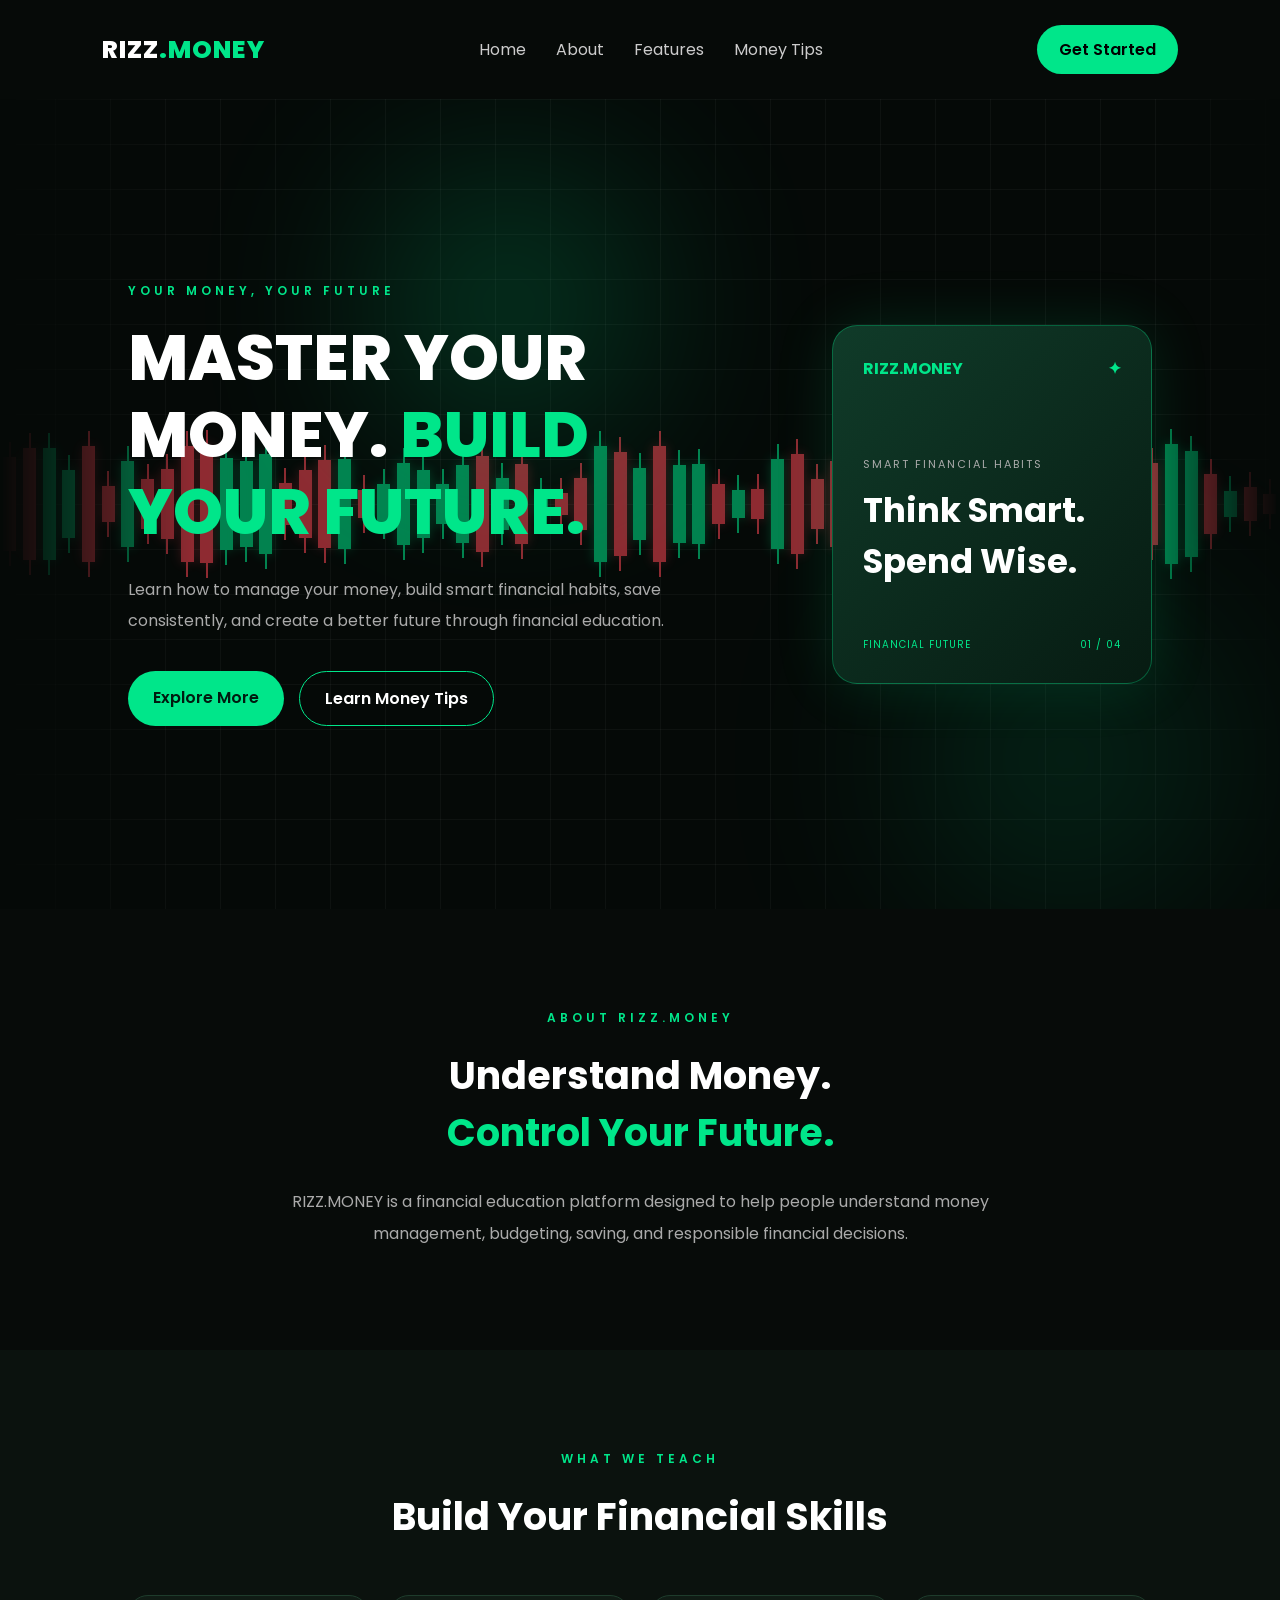
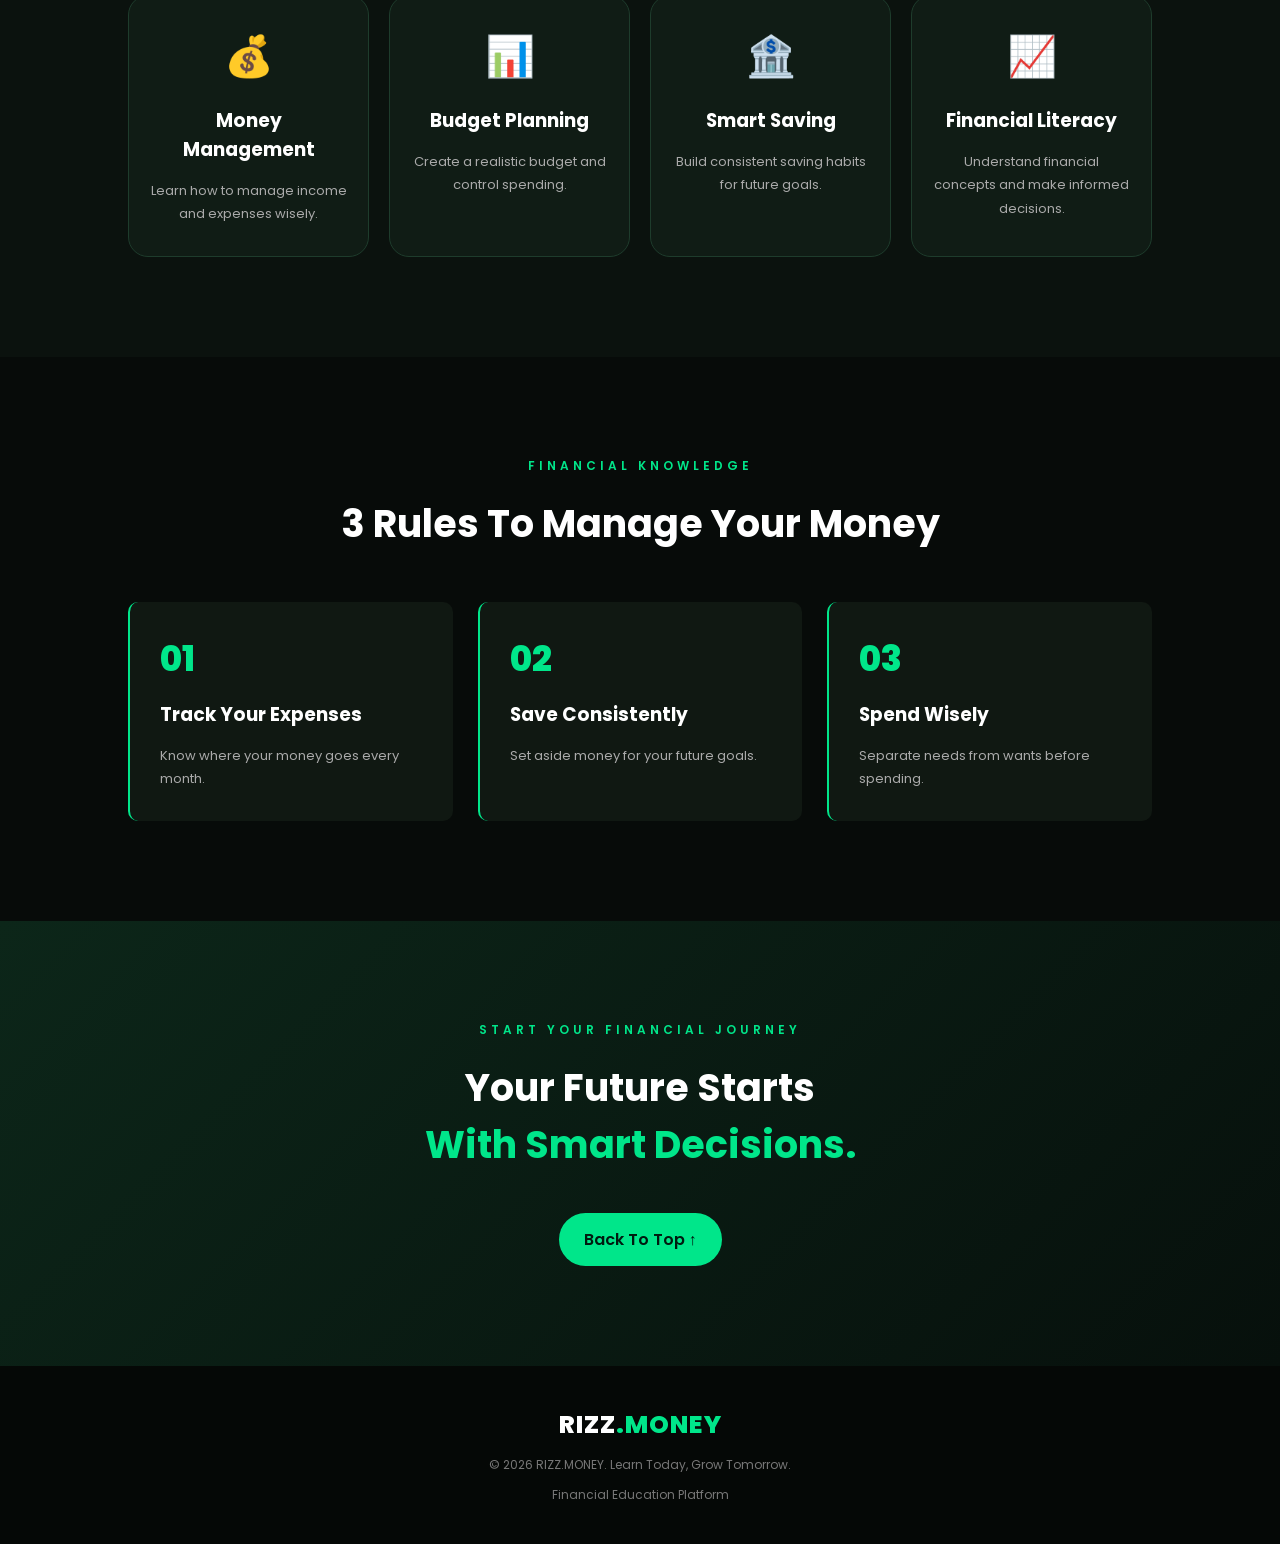
==== index.html @ 9300bba7 "Update index.html" ====
<!DOCTYPE html>
<html lang="id">
<head>
    <meta charset="UTF-8">
    <meta name="viewport" content="width=device-width, initial-scale=1.0">
    <title>RIZZ.MONEY | Smart Money Management</title>
    <link rel="stylesheet" href="style.css">
    <link href="https://fonts.googleapis.com/css2?family=Poppins:wght@300;400;500;600;700;800&display=swap" rel="stylesheet">
</head>
<body>

    <nav class="navbar">
        <div class="logo">RIZZ<span>.MONEY</span></div>

        <ul class="nav-links">
            <li><a href="#home">Home</a></li>
            <li><a href="#about">About</a></li>
            <li><a href="#features">Features</a></li>
            <li><a href="#tips">Money Tips</a></li>
        </ul>

        <a href="#features" class="nav-btn">Get Started</a>
    </nav>

    <section class="hero" id="home">
        
<div class="trading-chart">
    <div class="chart-grid"></div>
    <div class="candle-container" id="candleContainer"></div>
</div>

        <div class="hero-content">
            <p class="tagline">YOUR MONEY, YOUR FUTURE</p>

            <h1>
                MASTER YOUR MONEY.
                <span>BUILD YOUR FUTURE.</span>
            </h1>

            <p class="description">
                Learn how to manage your money, build smart financial
                habits, save consistently, and create a better future
                through financial education.
            </p>

            <div class="hero-buttons">
                <a href="#about" class="primary-btn">Explore More</a>
                <a href="#tips" class="secondary-btn">Learn Money Tips</a>
            </div>
        </div>

        <div class="money-card">
            <div class="card-top">
                <span>RIZZ.MONEY</span>
                <span>✦</span>
            </div>

            <p>SMART FINANCIAL HABITS</p>
            <h2>Think Smart.<br>Spend Wise.</h2>

            <div class="card-bottom">
                <span>FINANCIAL FUTURE</span>
                <span>01 / 04</span>
            </div>
        </div>

        <div class="glow glow-one"></div>
        <div class="glow glow-two"></div>
    </section>

    <section class="about section" id="about">
        <p class="tagline">ABOUT RIZZ.MONEY</p>
        <h2>Understand Money.<br><span>Control Your Future.</span></h2>

        <p>
            RIZZ.MONEY is a financial education platform designed
            to help people understand money management, budgeting,
            saving, and responsible financial decisions.
        </p>
    </section>

    <section class="features section" id="features">
        <p class="tagline">WHAT WE TEACH</p>
        <h2>Build Your Financial Skills</h2>

        <div class="feature-grid">

            <div class="feature-card">
                <div class="icon">💰</div>
                <h3>Money Management</h3>
                <p>Learn how to manage income and expenses wisely.</p>
            </div>

            <div class="feature-card">
                <div class="icon">📊</div>
                <h3>Budget Planning</h3>
                <p>Create a realistic budget and control spending.</p>
            </div>

            <div class="feature-card">
                <div class="icon">🏦</div>
                <h3>Smart Saving</h3>
                <p>Build consistent saving habits for future goals.</p>
            </div>

            <div class="feature-card">
                <div class="icon">📈</div>
                <h3>Financial Literacy</h3>
                <p>Understand financial concepts and make informed decisions.</p>
            </div>

        </div>
    </section>

    <section class="tips section" id="tips">
        <p class="tagline">FINANCIAL KNOWLEDGE</p>
        <h2>3 Rules To Manage Your Money</h2>

        <div class="tips-grid">
            <div class="tip">
                <span>01</span>
                <h3>Track Your Expenses</h3>
                <p>Know where your money goes every month.</p>
            </div>

            <div class="tip">
                <span>02</span>
                <h3>Save Consistently</h3>
                <p>Set aside money for your future goals.</p>
            </div>

            <div class="tip">
                <span>03</span>
                <h3>Spend Wisely</h3>
                <p>Separate needs from wants before spending.</p>
            </div>
        </div>
    </section>

    <section class="cta">
        <p class="tagline">START YOUR FINANCIAL JOURNEY</p>
        <h2>Your Future Starts<br><span>With Smart Decisions.</span></h2>
        <a href="#home" class="primary-btn">Back To Top ↑</a>
    </section>

    <footer>
        <div class="logo">RIZZ<span>.MONEY</span></div>
        <p>© 2026 RIZZ.MONEY. Learn Today, Grow Tomorrow.</p>
        <p>Financial Education Platform</p>
    </footer><script>
const container = document.getElementById("candleContainer");

function createCandles() {
    for (let i = 0; i < 65; i++) {
        const candle = document.createElement("div");

        candle.className = "candle " +
            (Math.random() > 0.5 ? "green" : "red");

        candle.style.height = (20 + Math.random() * 100) + "px";
        candle.style.animationDelay = (Math.random() * 1.5) + "s";

        container.appendChild(candle);
    }
}

createCandles();

setInterval(() => {
    document.querySelectorAll(".candle").forEach(candle => {
        candle.style.height = (20 + Math.random() * 100) + "px";
        candle.className = "candle " +
            (Math.random() > 0.5 ? "green" : "red");
    });
}, 1500);
</script>

</body>
</html>
---- style.css ----
* {
    margin: 0;
    padding: 0;
    box-sizing: border-box;
    font-family: 'Poppins', sans-serif;
    scroll-behavior: smooth;
}

body {
    background: #070b09;
    color: white;
    overflow-x: hidden;
}

/* NAVBAR */

.navbar {
    display: flex;
    justify-content: space-between;
    align-items: center;
    padding: 25px 8%;
    background: rgba(7, 11, 9, 0.9);
    position: sticky;
    top: 0;
    z-index: 100;
    backdrop-filter: blur(15px);
}

.logo {
    font-size: 25px;
    font-weight: 800;
    letter-spacing: 1px;
}

.logo span {
    color: #00e68a;
}

.nav-links {
    display: flex;
    list-style: none;
    gap: 30px;
}

.nav-links a {
    color: #ccc;
    text-decoration: none;
    transition: 0.3s;
}

.nav-links a:hover {
    color: #00e68a;
}

.nav-btn {
    text-decoration: none;
    color: #000;
    background: #00e68a;
    padding: 12px 22px;
    border-radius: 30px;
    font-weight: 600;
}

/* HERO */

.hero {
    min-height: 90vh;
    display: flex;
    align-items: center;
    justify-content: space-between;
    padding: 80px 10%;
    position: relative;
    overflow: hidden;
    background:
      radial-gradient(circle at 80% 40%, #063b29 0%, transparent 35%),
      linear-gradient(135deg, #070b09, #0b1711, #07100c);
    background-size: 200% 200%;
    animation: backgroundMove 10s ease infinite;
}

@keyframes backgroundMove {
    0% { background-position: 0% 50%; }
    50% { background-position: 100% 50%; }
    100% { background-position: 0% 50%; }
}

.hero-content {
    max-width: 620px;
    z-index: 2;
}

.tagline {
    color: #00e68a;
    letter-spacing: 4px;
    font-size: 12px;
    font-weight: 600;
    margin-bottom: 20px;
}

.hero h1 {
    font-size: clamp(40px, 5vw, 65px);
    line-height: 1.2;
    font-weight: 800;
}

.hero h1 span,
.section h2 span,
.cta h2 span {
    color: #00e68a;
}

.description {
    color: #aaa;
    margin-top: 25px;
    line-height: 1.9;
    max-width: 550px;
}

.hero-buttons {
    display: flex;
    gap: 15px;
    margin-top: 35px;
    flex-wrap: wrap;
}

.primary-btn,
.secondary-btn {
    display: inline-block;
    padding: 14px 25px;
    border-radius: 30px;
    text-decoration: none;
    font-weight: 600;
    transition: 0.3s;
}

.primary-btn {
    background: #00e68a;
    color: #001b10;
}

.secondary-btn {
    border: 1px solid #00e68a;
    color: white;
}

.primary-btn:hover,
.secondary-btn:hover,
.nav-btn:hover {
    transform: translateY(-5px);
    box-shadow: 0 0 25px #00e68a55;
}

/* MONEY CARD */

.money-card {
    width: 320px;
    min-height: 340px;
    padding: 30px;
    border-radius: 25px;
    background: linear-gradient(135deg, #103b29, #071b12);
    border: 1px solid #00e68a55;
    box-shadow: 0 0 60px #00e68a22;
    z-index: 2;
    animation: floating 4s ease-in-out infinite;
}

.card-top,
.card-bottom {
    display: flex;
    justify-content: space-between;
}

.card-top {
    color: #00e68a;
    font-weight: 700;
}

.money-card > p {
    margin-top: 75px;
    color: #aaa;
    font-size: 11px;
    letter-spacing: 2px;
}

.money-card h2 {
    font-size: 34px;
    margin: 12px 0 50px;
}

.card-bottom {
    color: #00e68a;
    font-size: 10px;
    letter-spacing: 1px;
}

@keyframes floating {
    0%, 100% { transform: translateY(0); }
    50% { transform: translateY(-20px); }
}

/* GLOW EFFECT */

.glow {
    position: absolute;
    border-radius: 50%;
    filter: blur(100px);
    opacity: 0.25;
    animation: glowMove 8s infinite alternate;
}

.glow-one {
    width: 250px;
    height: 250px;
    background: #00e68a;
    top: 10%;
    left: 30%;
}

.glow-two {
    width: 300px;
    height: 300px;
    background: #007a4b;
    bottom: 0;
    right: 5%;
}

@keyframes glowMove {
    from { transform: translate(0, 0); }
    to { transform: translate(60px, -40px); }
}

/* SECTIONS */

.section {
    padding: 100px 10%;
    text-align: center;
}

.section h2,
.cta h2 {
    font-size: 38px;
    margin-bottom: 25px;
}

.about > p:last-child {
    max-width: 750px;
    margin: auto;
    line-height: 2;
    color: #aaa;
}

/* FEATURES */

.features {
    background: #0b120e;
}

.feature-grid {
    display: grid;
    grid-template-columns: repeat(4, 1fr);
    gap: 20px;
    margin-top: 50px;
}

.feature-card {
    background: #101c15;
    border: 1px solid #1e3c2c;
    border-radius: 20px;
    padding: 30px 20px;
    transition: 0.4s;
}

.feature-card:hover {
    transform: translateY(-12px);
    border-color: #00e68a;
    box-shadow: 0 10px 35px #00e68a15;
}

.icon {
    font-size: 40px;
    margin-bottom: 20px;
}

.feature-card h3 {
    margin-bottom: 15px;
}

.feature-card p,
.tip p {
    color: #aaa;
    font-size: 13px;
    line-height: 1.8;
}

/* TIPS */

.tips-grid {
    display: grid;
    grid-template-columns: repeat(3, 1fr);
    gap: 25px;
    margin-top: 50px;
}

.tip {
    text-align: left;
    padding: 30px;
    border-left: 2px solid #00e68a;
    background: #101812;
    border-radius: 10px;
}

.tip span {
    font-size: 35px;
    color: #00e68a;
    font-weight: 800;
}

.tip h3 {
    margin: 15px 0;
}

/* CTA */

.cta {
    text-align: center;
    padding: 100px 20px;
    background: linear-gradient(135deg, #0c2619, #07100c);
}

.cta .primary-btn {
    margin-top: 15px;
}

/* FOOTER */

footer {
    padding: 40px 10%;
    text-align: center;
    background: #050806;
}

footer p {
    color: #777;
    font-size: 12px;
    margin-top: 12px;
}

/* RESPONSIVE */

@media (max-width: 900px) {
    .hero {
        flex-direction: column;
        text-align: center;
        gap: 60px;
    }

    .description {
        margin-left: auto;
        margin-right: auto;
    }

    .hero-buttons {
        justify-content: center;
    }

    .feature-grid {
        grid-template-columns: repeat(2, 1fr);
    }
}

@media (max-width: 600px) {
    .navbar {
        padding: 20px 5%;
    }

    .nav-links {
        display: none;
    }

    .hero {
        padding: 80px 6%;
    }

    .money-card {
        width: 100%;
        max-width: 320px;
    }

    .feature-grid,
    .tips-grid {
        grid-template-columns: 1fr;
    }

    .section h2,
    .cta h2 {
        font-size: 29px;
    }
}
/* ANIMATED TRADING CHART */

.hero {
    position: relative;
    isolation: isolate;
    overflow: hidden;
    background: #050907;
}

.trading-chart {
    position: absolute;
    inset: 0;
    z-index: 0;
    overflow: hidden;
    opacity: 0.55;
    pointer-events: none;
    mask-image: linear-gradient(
        to right,
        transparent,
        black 15%,
        black 90%,
        transparent
    );
}

.chart-grid {
    position: absolute;
    inset: 0;
    background-image:
        linear-gradient(#ffffff12 1px, transparent 1px),
        linear-gradient(90deg, #ffffff12 1px, transparent 1px);
    background-size: 55px 45px;
}

.candle-container {
    position: absolute;
    inset: 0;
    display: flex;
    align-items: center;
    justify-content: space-around;
    min-width: 100%;
}

.candle {
    position: relative;
    width: 13px;
    flex-shrink: 0;
    animation: candleMove 1.5s ease-in-out infinite alternate;
}

.candle::before {
    content: "";
    position: absolute;
    width: 2px;
    height: calc(100% + 30px);
    background: inherit;
    left: 50%;
    top: -15px;
    transform: translateX(-50%);
}

.candle.green {
    background: #00e68a;
    box-shadow: 0 0 12px #00e68a66;
}

.candle.red {
    background: #ff4655;
    box-shadow: 0 0 12px #ff465566;
}

@keyframes candleMove {
    from {
        transform: translateY(-12px) scaleY(0.85);
    }
    to {
        transform: translateY(12px) scaleY(1.15);
    }
}

.hero-content,
.money-card {
    position: relative;
    z-index: 2;
}
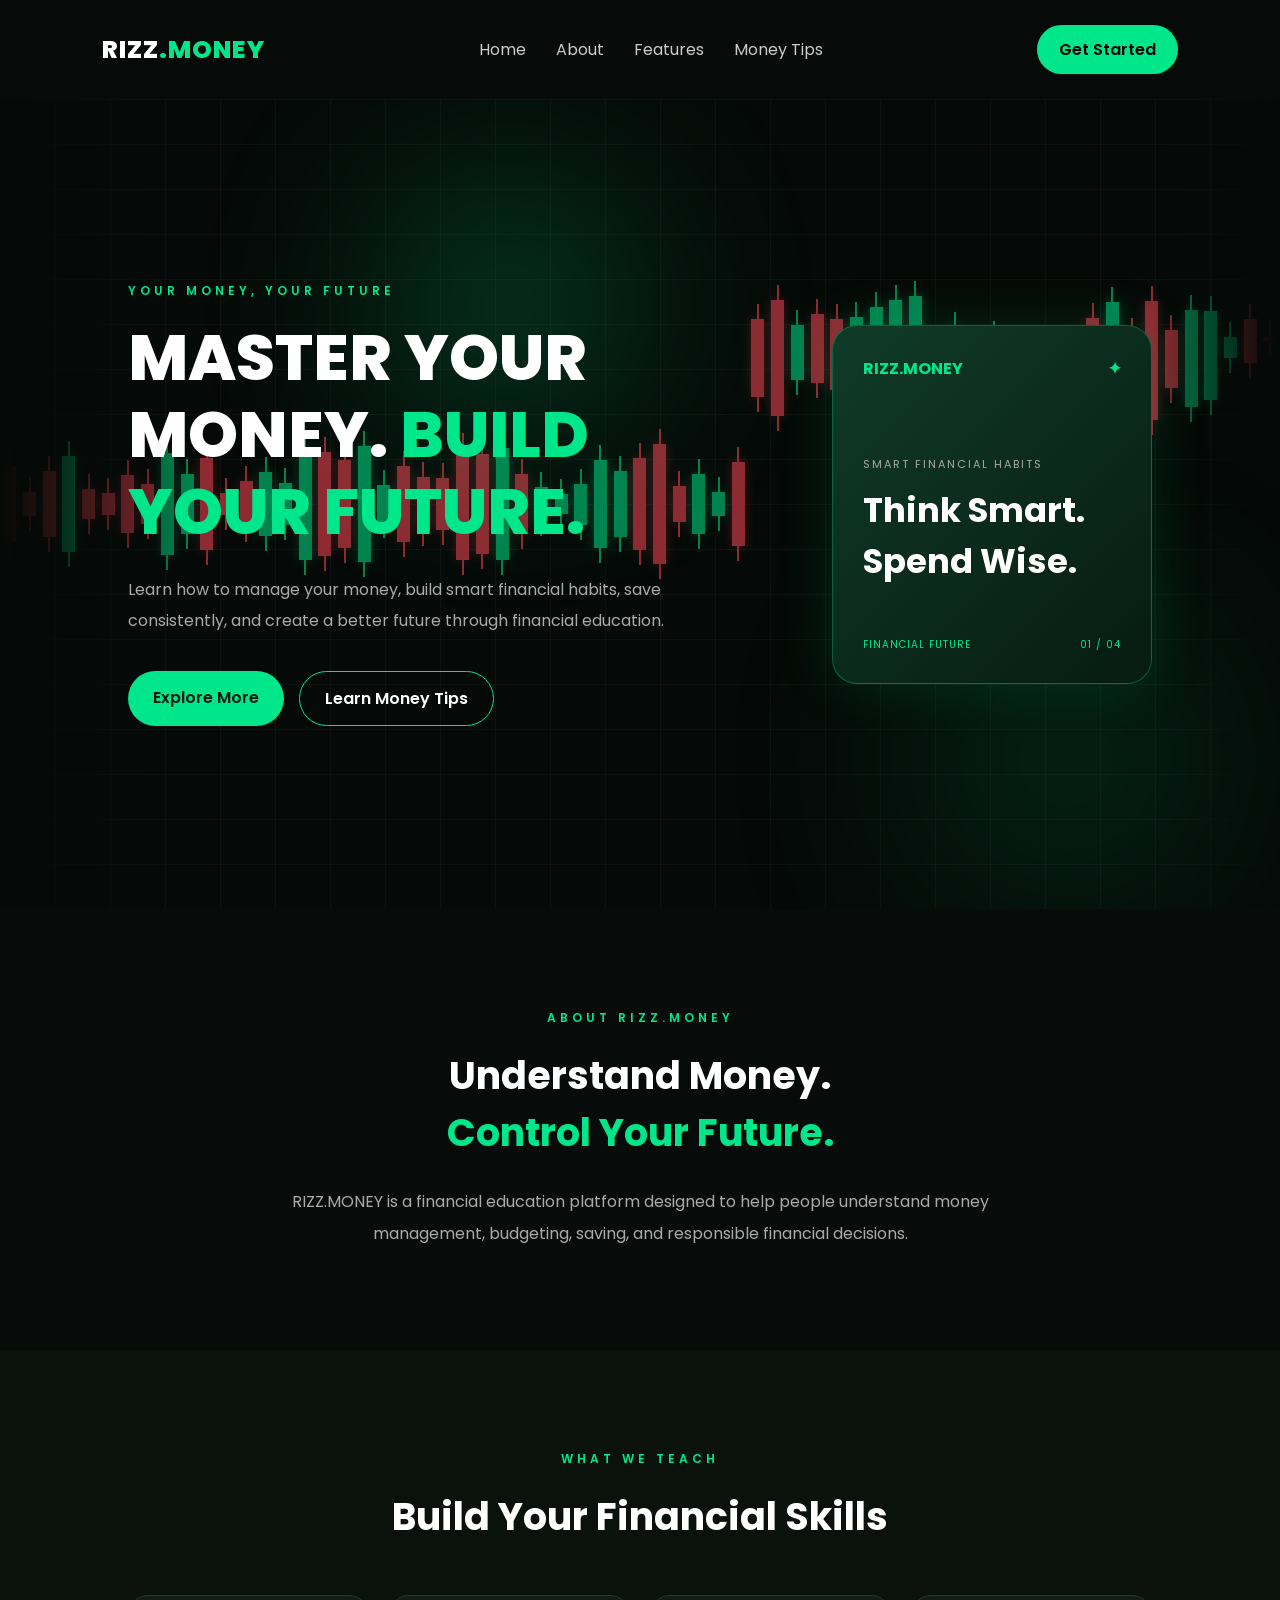
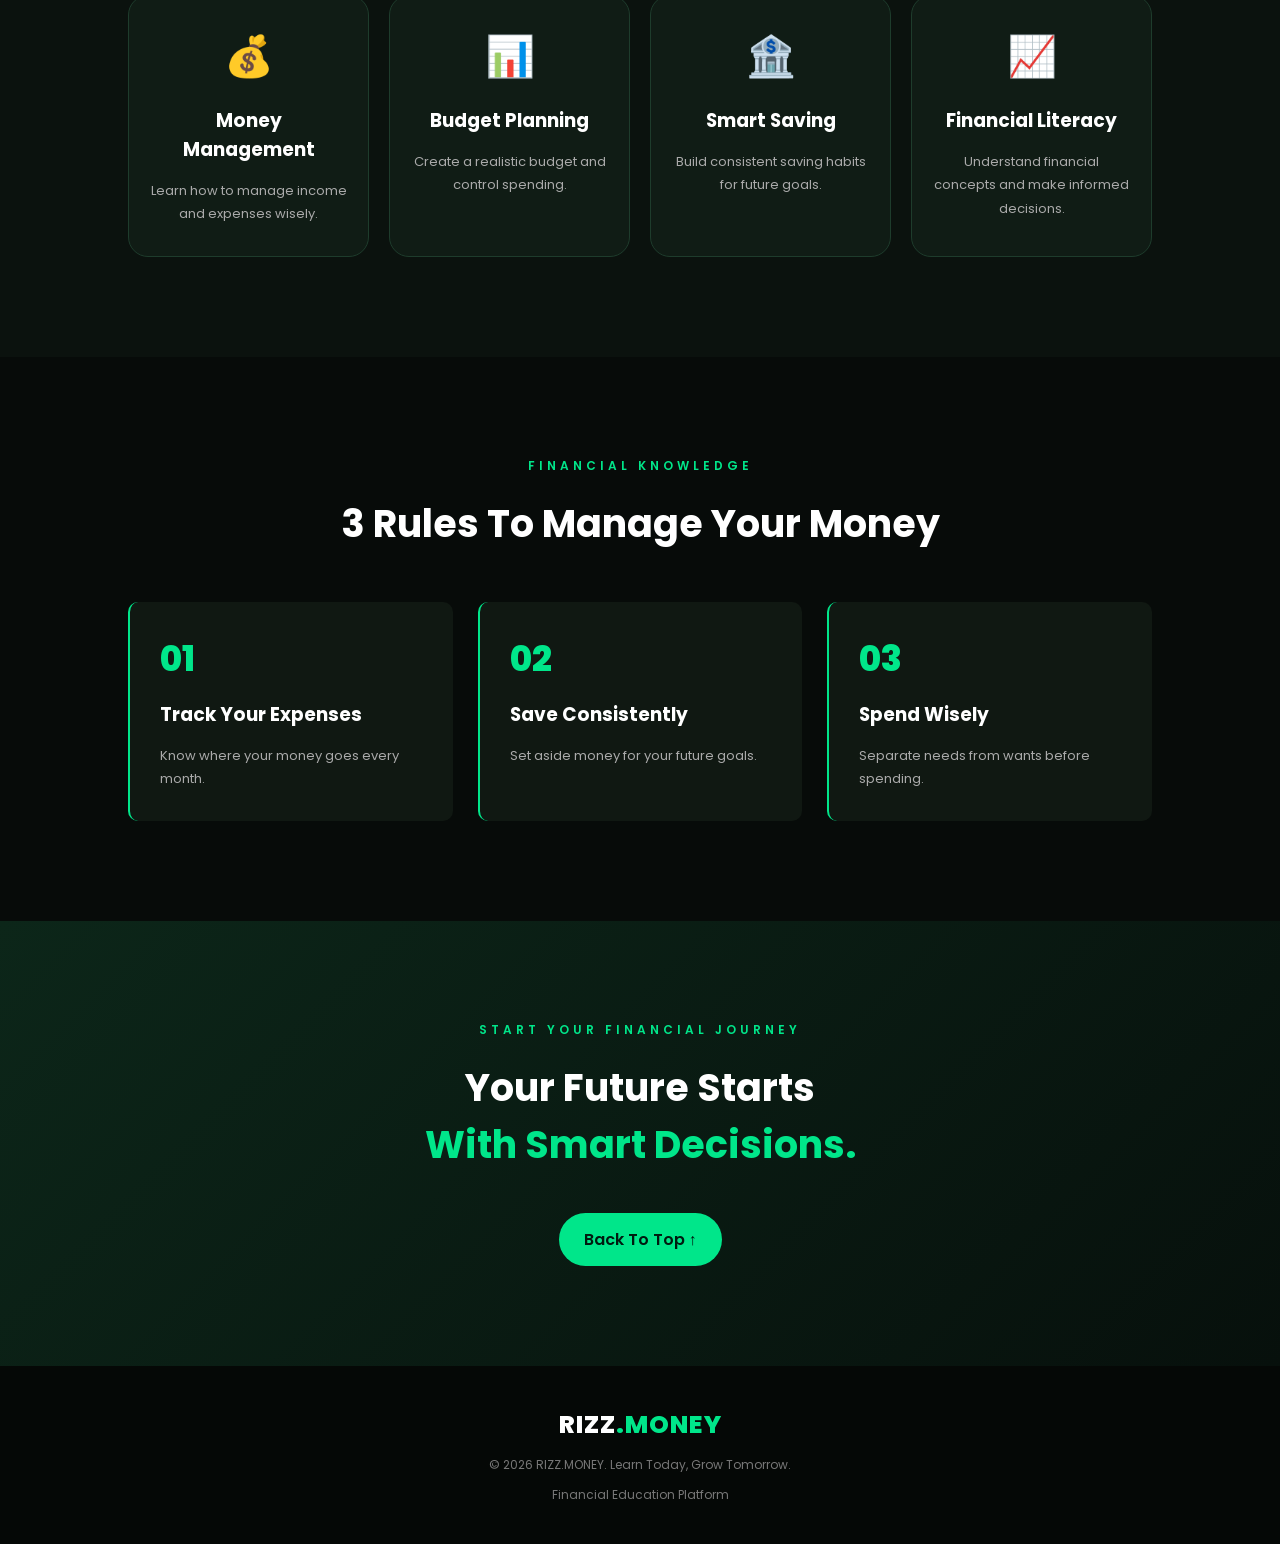
==== commit ffc60702: "Update index.html" ====
--- a/index.html
+++ b/index.html
@@ -174,6 +174,59 @@
             (Math.random() > 0.5 ? "green" : "red");
     });
 }, 1500);
+</script><script>
+    document.addEventListener("DOMContentLoaded", () => {
+        const container = document.getElementById("candleContainer");
+        const maxCandles = 40; // Jumlah maksimum batang candle di layar
+        let currentPrice = 150;
+
+        function createCandle() {
+            // Kalkulasi pergerakan harga acak
+            const change = (Math.random() - 0.48) * 15;
+            const open = currentPrice;
+            const close = open + change;
+            const isGreen = close >= open;
+
+            const high = Math.max(open, close) + Math.random() * 8;
+            const low = Math.min(open, close) - Math.random() * 8;
+
+            currentPrice = Math.max(30, Math.min(280, close)); // Batas area render
+
+            // Buat elemen candle
+            const candle = document.createElement("div");
+            candle.classList.add("candle", isGreen ? "green" : "red");
+
+            // Tinggi body candle dan posisi bottom
+            const bodyHeight = Math.max(4, Math.abs(close - open));
+            const bodyBottom = Math.min(open, close);
+
+            candle.style.height = `${bodyHeight}px`;
+            candle.style.bottom = `${bodyBottom}px`;
+
+            // Tinggi sumbu atas dan bawah (relatif terhadap body)
+            const wickTop = -Math.abs(high - Math.max(open, close));
+            const wickBottom = -Math.abs(Math.min(open, close) - low);
+
+            candle.style.setProperty("--wick-top", `${wickTop}px`);
+            candle.style.setProperty("--wick-bottom", `${wickBottom}px`);
+
+            // Masukkan ke container
+            container.appendChild(candle);
+
+            // Hapus candle paling kiri jika sudah melebihi kapasitas layar
+            if (container.children.length > maxCandles) {
+                container.removeChild(container.firstChild);
+            }
+        }
+
+        // Isi candle awal saat halaman dimuat
+        for (let i = 0; i < 25; i++) {
+            createCandle();
+        }
+
+        // Interval penambahan candle secara real-time (setiap 800ms)
+        setInterval(createCandle, 800);
+    });
 </script>
 
 </body>
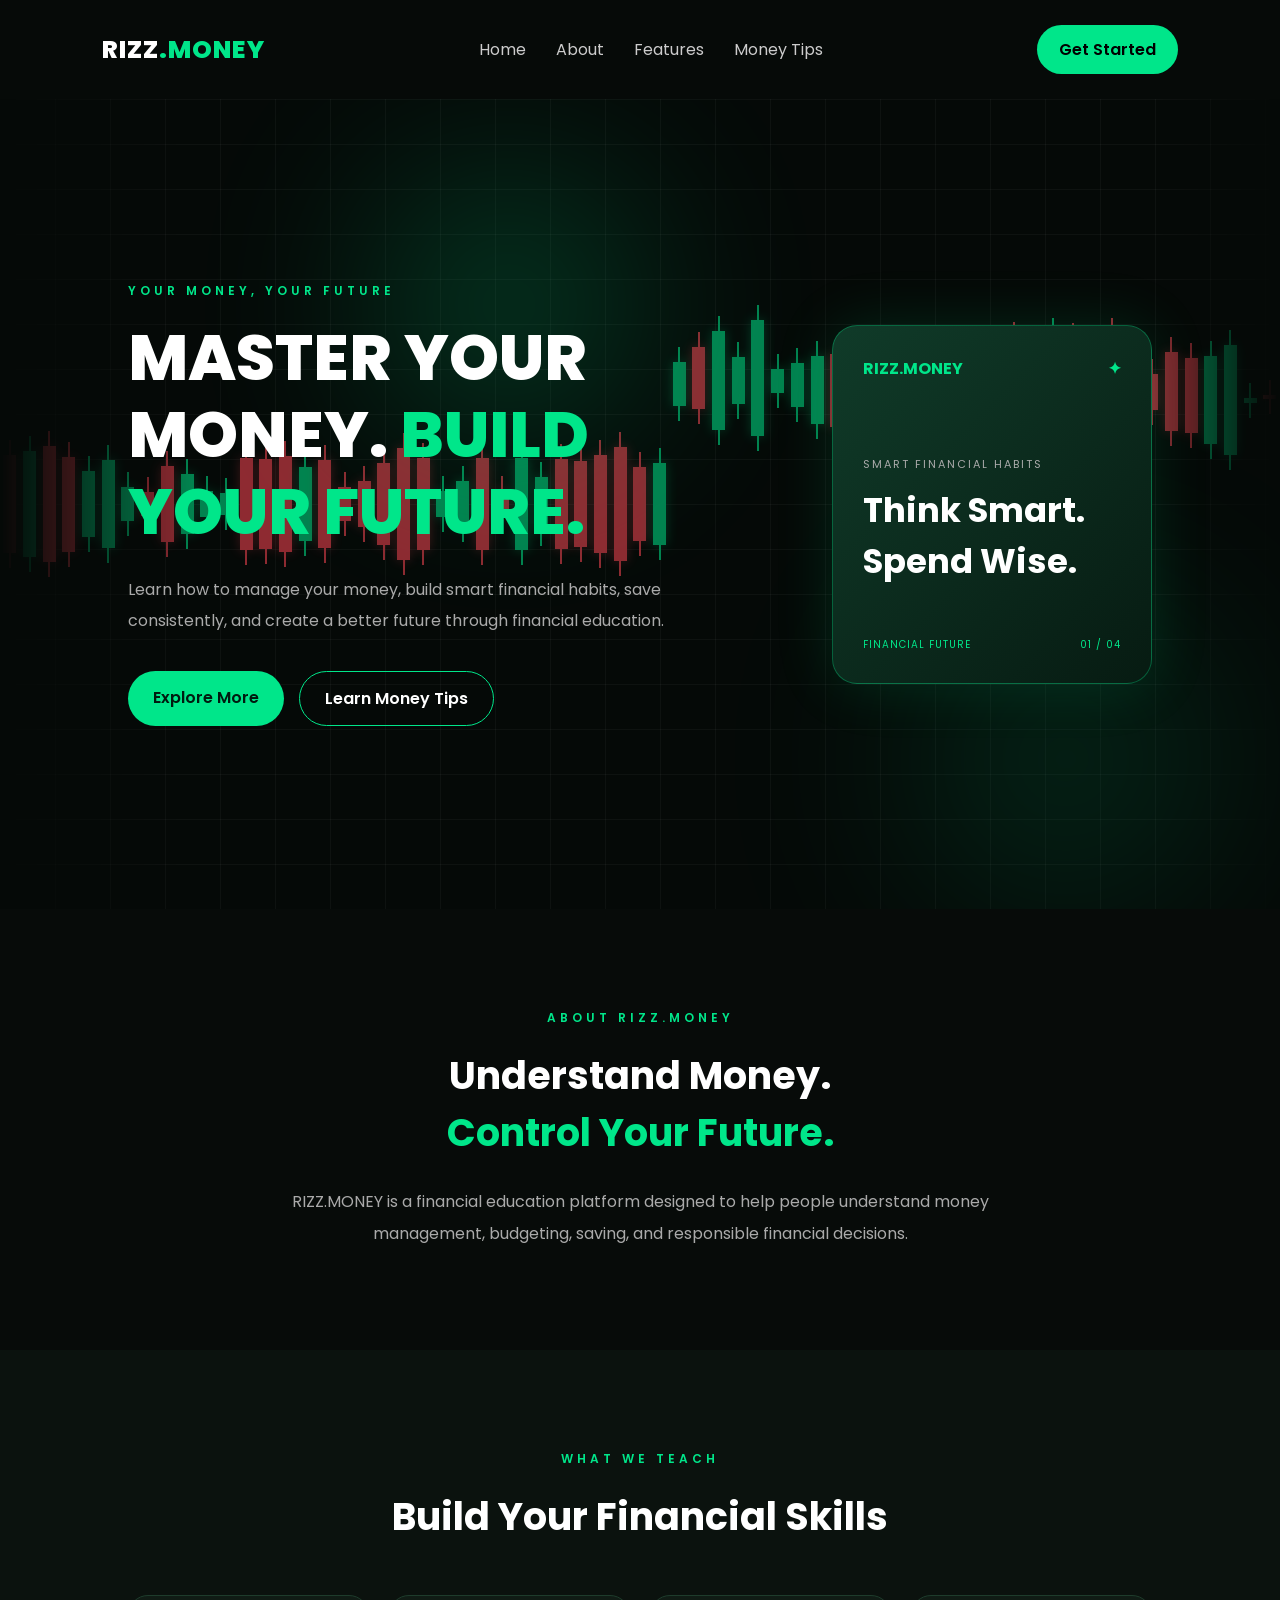
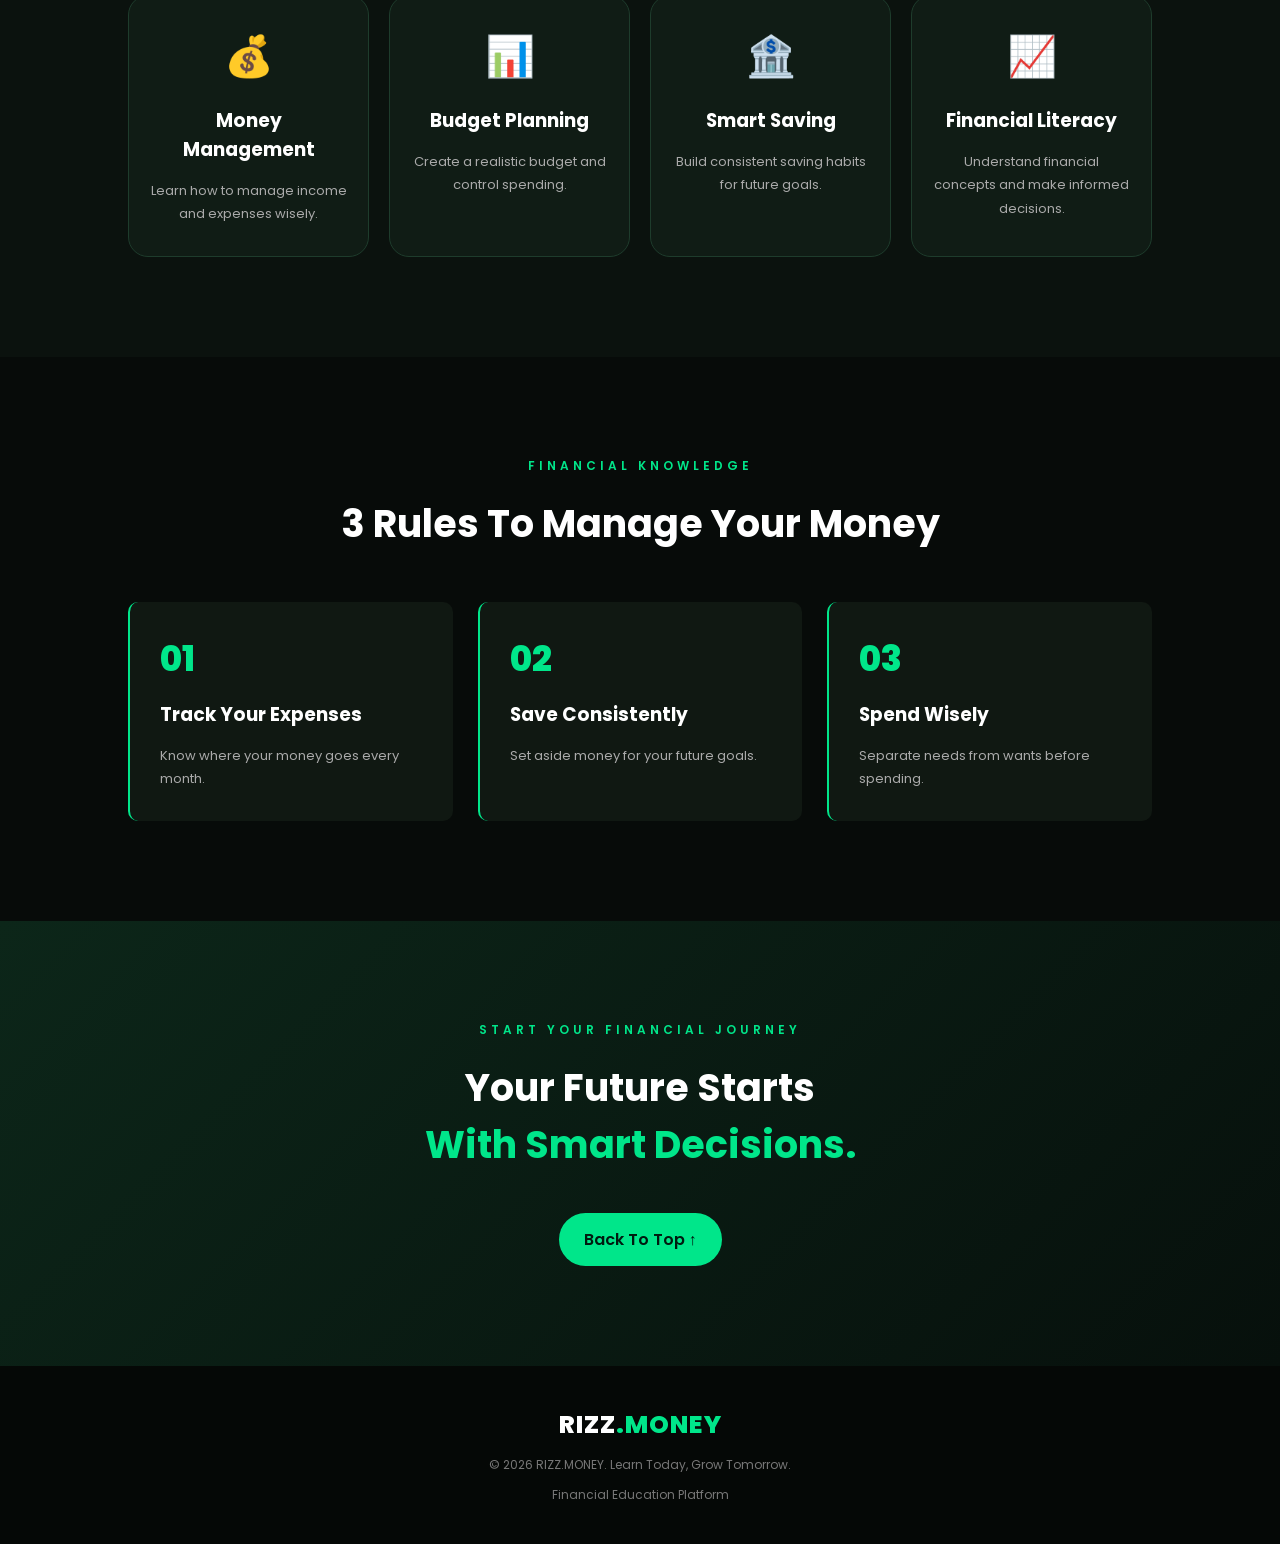
==== commit 2124aec3: "Update index.html" ====
--- a/index.html
+++ b/index.html
@@ -177,57 +177,70 @@
 </script><script>
     document.addEventListener("DOMContentLoaded", () => {
         const container = document.getElementById("candleContainer");
-        const maxCandles = 40; // Jumlah maksimum batang candle di layar
-        let currentPrice = 150;
+        const maxCandles = 35;
+        
+        let currentPrice = 120;
+        let trend = 0; // Tren pergerakan pasar (-1 sampai 1)
+
+        function generateCandleData() {
+            // Ubah tren secara berkala agar grafik membuat gelombang naik & turun
+            if (Math.random() < 0.2) {
+                trend = (Math.random() - 0.5) * 2;
+            }
+
+            // Fluktuasi harga acak yang dipengaruhi tren saat ini
+            const volatility = 12;
+            const change = (Math.random() - 0.48 + trend * 0.3) * volatility;
+            
+            const open = currentPrice;
+            let close = open + change;
+
+            // Batasi harga agar tetap berada di dalam area tampilan container
+            close = Math.max(20, Math.min(220, close));
+
+            const high = Math.max(open, close) + Math.random() * 6;
+            const low = Math.min(open, close) - Math.random() * 6;
+
+            currentPrice = close; // Update harga terakhir
+
+            return { open, close, high, low };
+        }
 
         function createCandle() {
-            // Kalkulasi pergerakan harga acak
-            const change = (Math.random() - 0.48) * 15;
-            const open = currentPrice;
-            const close = open + change;
+            const { open, close, high, low } = generateCandleData();
             const isGreen = close >= open;
 
-            const high = Math.max(open, close) + Math.random() * 8;
-            const low = Math.min(open, close) - Math.random() * 8;
-
-            currentPrice = Math.max(30, Math.min(280, close)); // Batas area render
-
-            // Buat elemen candle
             const candle = document.createElement("div");
             candle.classList.add("candle", isGreen ? "green" : "red");
 
-            // Tinggi body candle dan posisi bottom
             const bodyHeight = Math.max(4, Math.abs(close - open));
             const bodyBottom = Math.min(open, close);
 
             candle.style.height = `${bodyHeight}px`;
             candle.style.bottom = `${bodyBottom}px`;
 
-            // Tinggi sumbu atas dan bawah (relatif terhadap body)
             const wickTop = -Math.abs(high - Math.max(open, close));
             const wickBottom = -Math.abs(Math.min(open, close) - low);
 
             candle.style.setProperty("--wick-top", `${wickTop}px`);
             candle.style.setProperty("--wick-bottom", `${wickBottom}px`);
 
-            // Masukkan ke container
             container.appendChild(candle);
 
-            // Hapus candle paling kiri jika sudah melebihi kapasitas layar
+            // Geser & hapus elemen lama agar animasi mengalir lurus ke kiri
             if (container.children.length > maxCandles) {
                 container.removeChild(container.firstChild);
             }
         }
 
-        // Isi candle awal saat halaman dimuat
+        // Generate data awal agar grafik langsung terisi penuh
         for (let i = 0; i < 25; i++) {
             createCandle();
         }
 
-        // Interval penambahan candle secara real-time (setiap 800ms)
-        setInterval(createCandle, 800);
+        // Tambah candle baru setiap 600ms untuk efek running chart
+        setInterval(createCandle, 600);
     });
 </script>
-
 </body>
 </html>
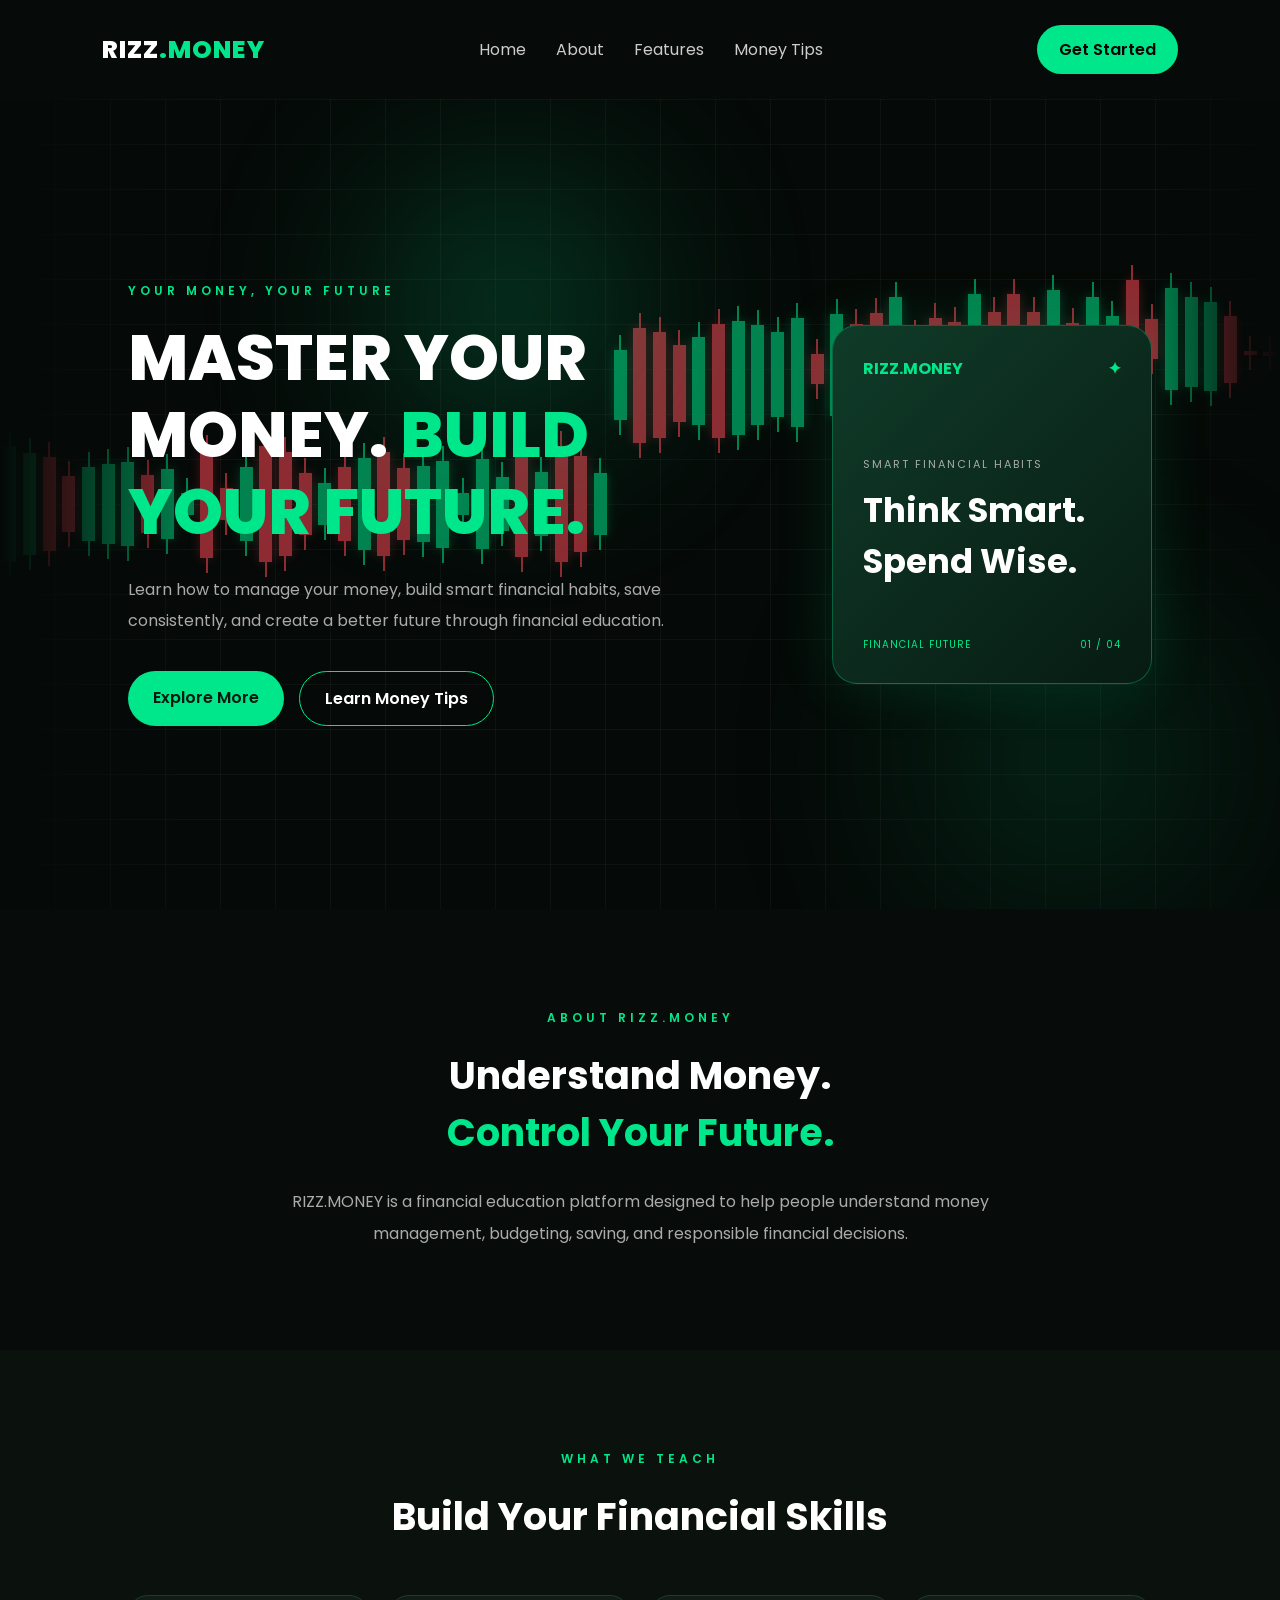
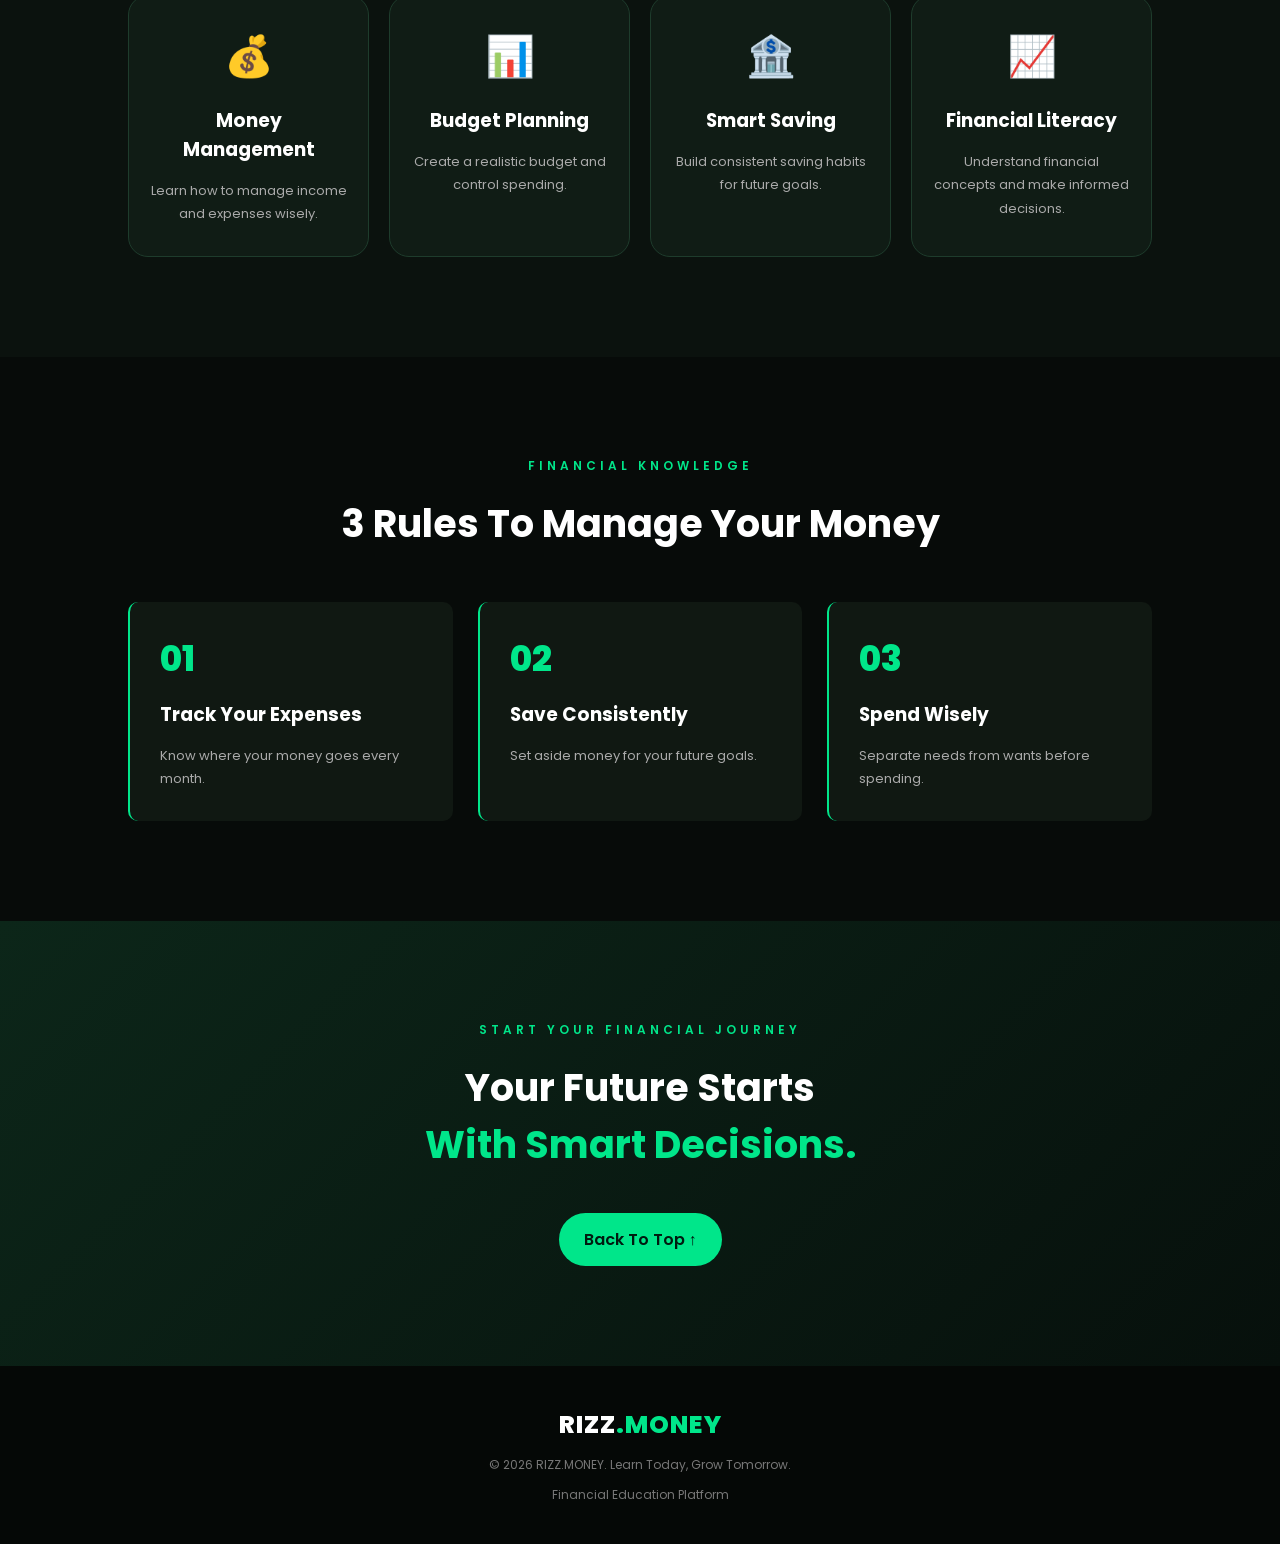
==== commit 30e9d0f1: "Update index.html" ====
--- a/index.html
+++ b/index.html
@@ -178,30 +178,36 @@
     document.addEventListener("DOMContentLoaded", () => {
         const container = document.getElementById("candleContainer");
         const maxCandles = 35;
-        
-        let currentPrice = 120;
-        let trend = 0; // Tren pergerakan pasar (-1 sampai 1)
+
+        // Parameter Utama Gelombang Pasar
+        let basePrice = 120;       // Harga rata-rata tengah
+        let waveAngle = 0;         // Sudut fase gelombang sin
+        let momentum = 0;          // Dorongan tren (inersia)
+        let currentPrice = basePrice;
 
         function generateCandleData() {
-            // Ubah tren secara berkala agar grafik membuat gelombang naik & turun
-            if (Math.random() < 0.2) {
-                trend = (Math.random() - 0.5) * 2;
-            }
-
-            // Fluktuasi harga acak yang dipengaruhi tren saat ini
-            const volatility = 12;
-            const change = (Math.random() - 0.48 + trend * 0.3) * volatility;
-            
+            // 1. Hitung arah tren alami menggunakan siklus gelombang (Sine Wave)
+            waveAngle += 0.15; // Kecepatan pergantian fase naik/turun
+            const waveForce = Math.sin(waveAngle) * 3.5; 
+
+            // 2. Akumulasi momentum (simulasi dorongan buyer/seller)
+            momentum = momentum * 0.8 + waveForce * 0.2;
+
+            // 3. Tambahkan sedikit noise/fluktuasi pasar acak
+            const noise = (Math.random() - 0.49) * 4;
+            const change = momentum + noise;
+
             const open = currentPrice;
             let close = open + change;
 
-            // Batasi harga agar tetap berada di dalam area tampilan container
-            close = Math.max(20, Math.min(220, close));
-
-            const high = Math.max(open, close) + Math.random() * 6;
-            const low = Math.min(open, close) - Math.random() * 6;
-
-            currentPrice = close; // Update harga terakhir
+            // Batasi ketinggian agar tidak keluar dari area container hero
+            close = Math.max(30, Math.min(220, close));
+
+            // Perhitungan Sumbu (Wick) Atas & Bawah
+            const high = Math.max(open, close) + Math.random() * 5;
+            const low = Math.min(open, close) - Math.random() * 5;
+
+            currentPrice = close; // Simpan harga untuk candle berikutnya
 
             return { open, close, high, low };
         }
@@ -213,12 +219,14 @@
             const candle = document.createElement("div");
             candle.classList.add("candle", isGreen ? "green" : "red");
 
+            // Ukuran Body Candle
             const bodyHeight = Math.max(4, Math.abs(close - open));
             const bodyBottom = Math.min(open, close);
 
             candle.style.height = `${bodyHeight}px`;
             candle.style.bottom = `${bodyBottom}px`;
 
+            // Ukuran Sumbu (Wick)
             const wickTop = -Math.abs(high - Math.max(open, close));
             const wickBottom = -Math.abs(Math.min(open, close) - low);
 
@@ -227,19 +235,19 @@
 
             container.appendChild(candle);
 
-            // Geser & hapus elemen lama agar animasi mengalir lurus ke kiri
+            // Geser & Hapus candle terlama di sebelah kiri
             if (container.children.length > maxCandles) {
                 container.removeChild(container.firstChild);
             }
         }
 
-        // Generate data awal agar grafik langsung terisi penuh
-        for (let i = 0; i < 25; i++) {
+        // Isi grafik awal secara penuh saat load
+        for (let i = 0; i < 30; i++) {
             createCandle();
         }
 
-        // Tambah candle baru setiap 600ms untuk efek running chart
-        setInterval(createCandle, 600);
+        // Jalankan running chart dinamis setiap 500ms
+        setInterval(createCandle, 500);
     });
 </script>
 </body>
--- a/style.css
+++ b/style.css
@@ -481,5 +481,19 @@
 .money-card {
     position: relative;
     z-index: 2;
-}
-
+}/* Efek fluktuasi/bernafas untuk candle paling ujung kanan (aktif) */
+.candle:last-child {
+    animation: candlePulse 0.6s infinite alternate ease-in-out;
+}
+
+@keyframes candlePulse {
+    0% {
+        transform: scaleY(0.92);
+        filter: brightness(0.9);
+    }
+    100% {
+        transform: scaleY(1.08);
+        filter: brightness(1.3);
+    }
+}
+
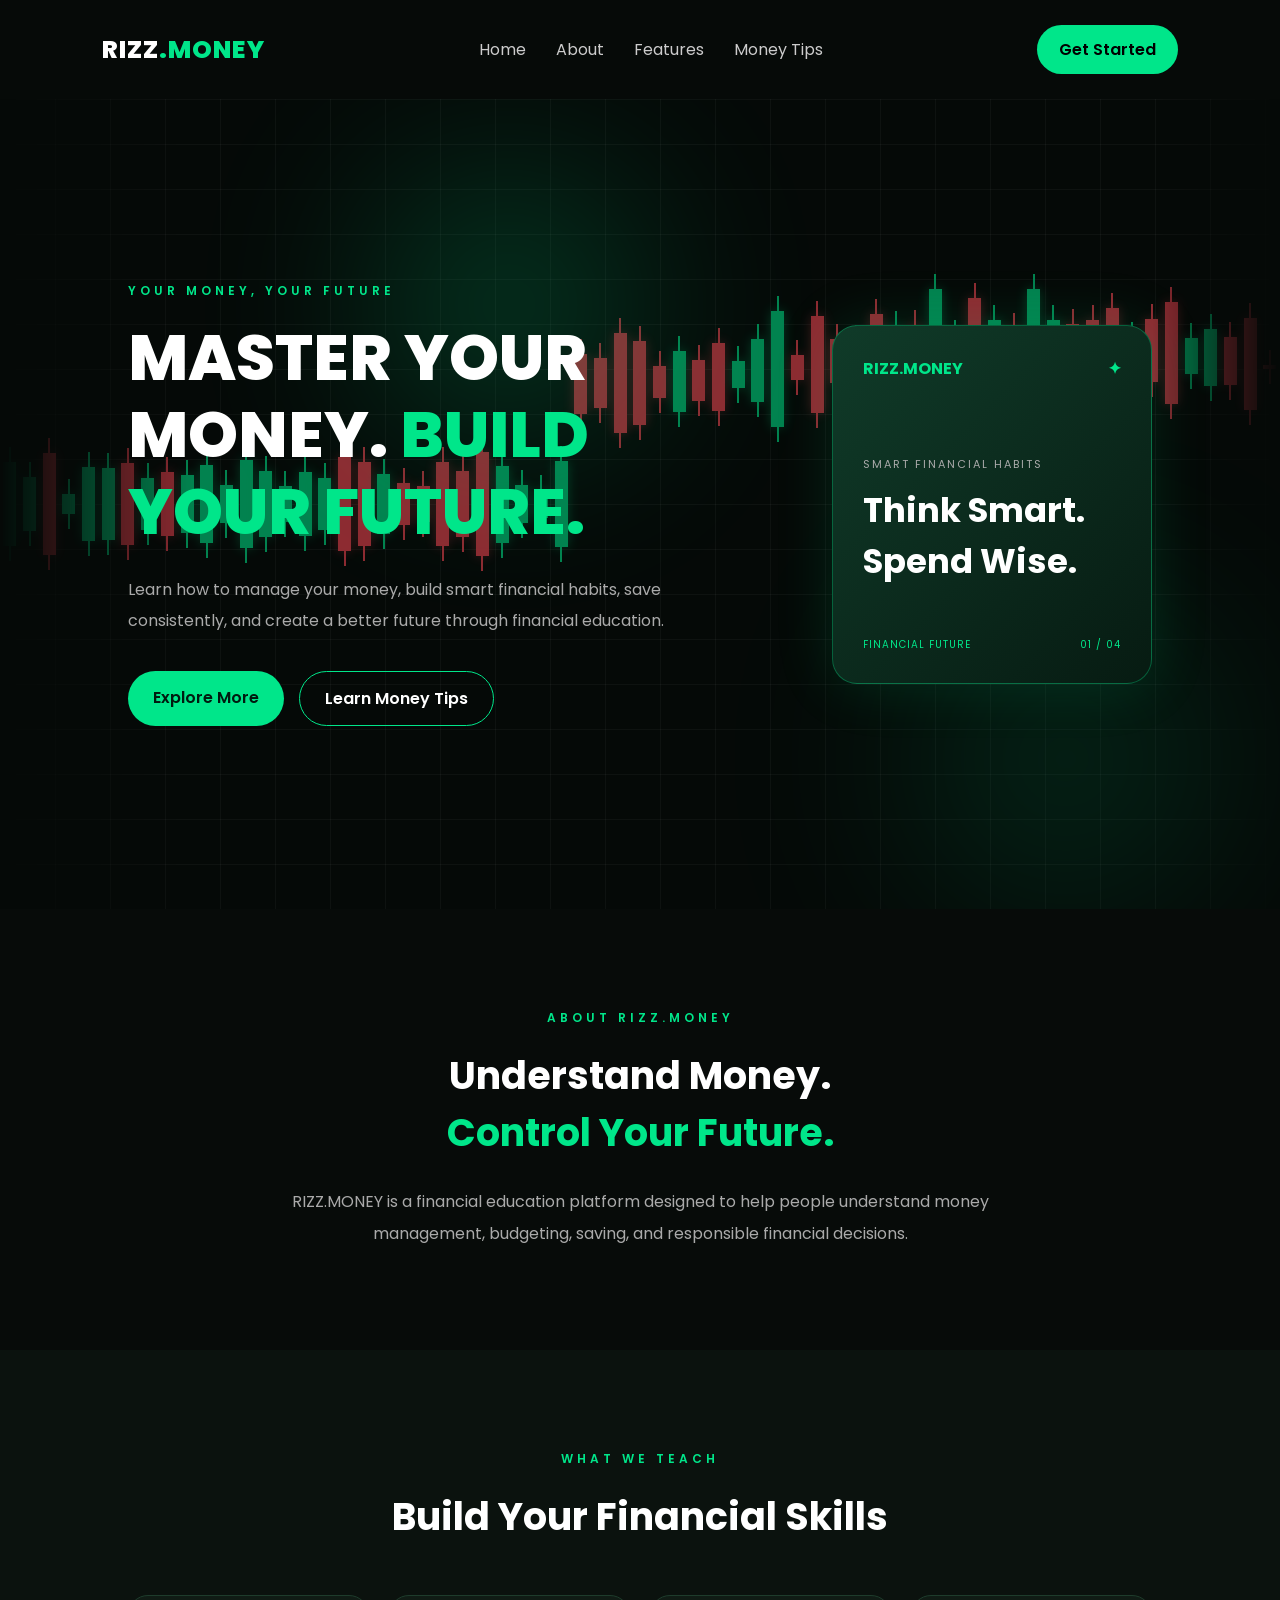
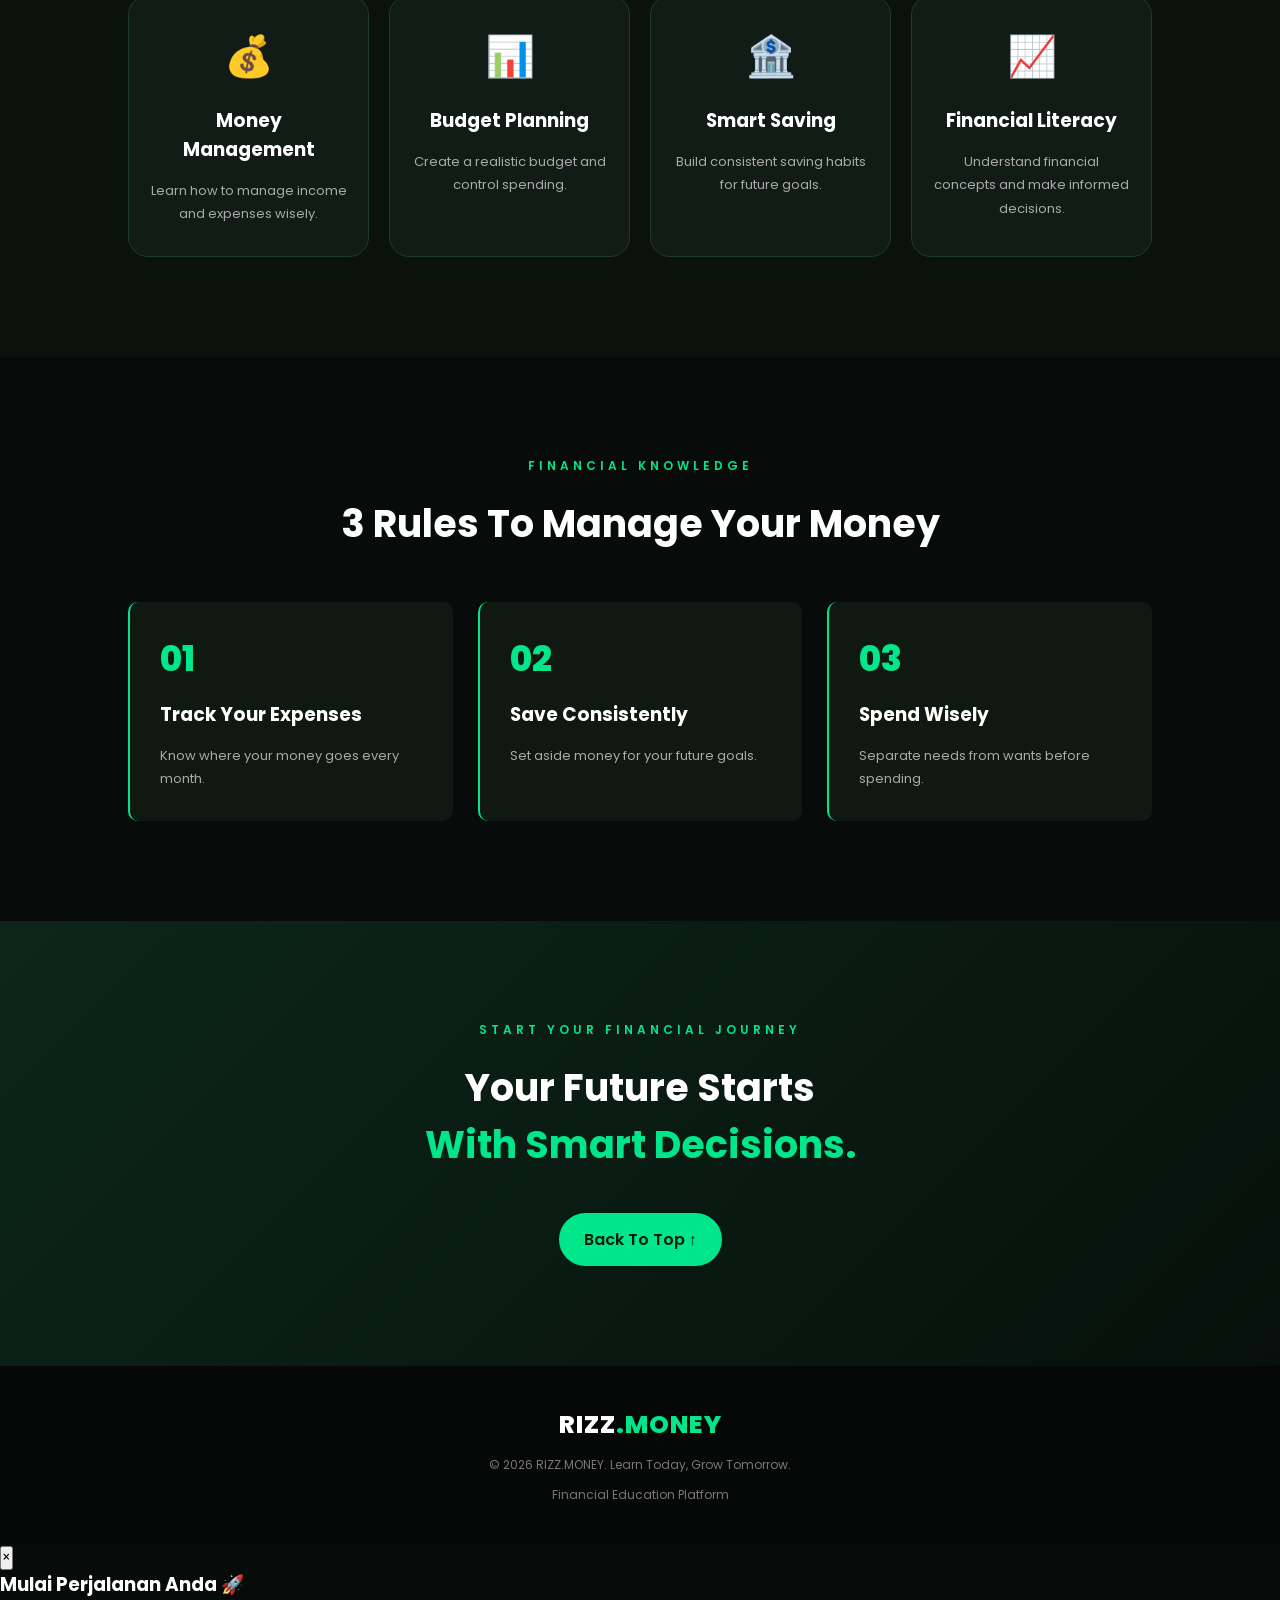
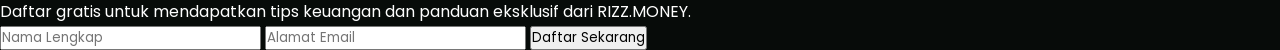
==== commit 3da4b912: "Update index.html" ====
--- a/index.html
+++ b/index.html
@@ -249,6 +249,64 @@
         // Jalankan running chart dinamis setiap 500ms
         setInterval(createCandle, 500);
     });
+</script><!-- Modal Get Started -->
+<div class="modal-overlay" id="getStartedModal">
+    <div class="modal-content">
+        <button class="modal-close" id="closeModal">&times;</button>
+        <h3>Mulai Perjalanan Anda 🚀</h3>
+        <p>Daftar gratis untuk mendapatkan tips keuangan dan panduan eksklusif dari RIZZ.MONEY.</p>
+        <form class="modal-form" onsubmit="event.preventDefault(); alert('Terima kasih! Anda berhasil mendaftar.'); document.getElementById('getStartedModal').classList.remove('active');">
+            <input type="text" placeholder="Nama Lengkap" required>
+            <input type="email" placeholder="Alamat Email" required>
+            <button type="submit">Daftar Sekarang</button>
+        </form>
+    </div>
+</div>
+
+<script>
+    document.addEventListener("DOMContentLoaded", () => {
+        // --- 1. Logika Modal Get Started ---
+        const modal = document.getElementById("getStartedModal");
+        const closeModalBtn = document.getElementById("closeModal");
+        const getStartedBtns = document.querySelectorAll('a[href="#features"].nav-btn, .hero-buttons .primary-btn');
+
+        // Buka modal saat tombol Get Started diklik
+        getStartedBtns.forEach(btn => {
+            btn.addEventListener("click", (e) => {
+                e.preventDefault();
+                modal.classList.add("active");
+            });
+        });
+
+        // Tutup modal
+        closeModalBtn.addEventListener("click", () => {
+            modal.classList.remove("active");
+        });
+
+        modal.addEventListener("click", (e) => {
+            if (e.target === modal) {
+                modal.classList.remove("active");
+            }
+        });
+
+        // --- 2. Smooth Scroll untuk Navigasi Lainnya ---
+        document.querySelectorAll('a[href^="#"]').forEach(anchor => {
+            anchor.addEventListener("click", function (e) {
+                if (this.classList.contains("nav-btn")) return; // Lewati jika tombol Get Started modal
+                
+                const targetId = this.getAttribute("href");
+                if (targetId === "#") return;
+                
+                const targetElement = document.querySelector(targetId);
+                if (targetElement) {
+                    e.preventDefault();
+                    targetElement.scrollIntoView({
+                        behavior: "smooth"
+                    });
+                }
+            });
+        });
+    });
 </script>
 </body>
 </html>
--- a/style.css
+++ b/style.css
@@ -496,4 +496,18 @@
         filter: brightness(1.3);
     }
 }
-
+/* Efek Denyut Live pada Candle Ujung Kanan (Paling Aktif) */
+.candle:last-child {
+    animation: liveFluctuation 0.5s infinite alternate ease-in-out;
+}
+
+@keyframes liveFluctuation {
+    0% {
+        transform: translateY(0px) scaleY(0.95);
+        filter: brightness(0.9);
+    }
+    100% {
+        transform: translateY(-3px) scaleY(1.05);
+        filter: brightness(1.3);
+    }
+}
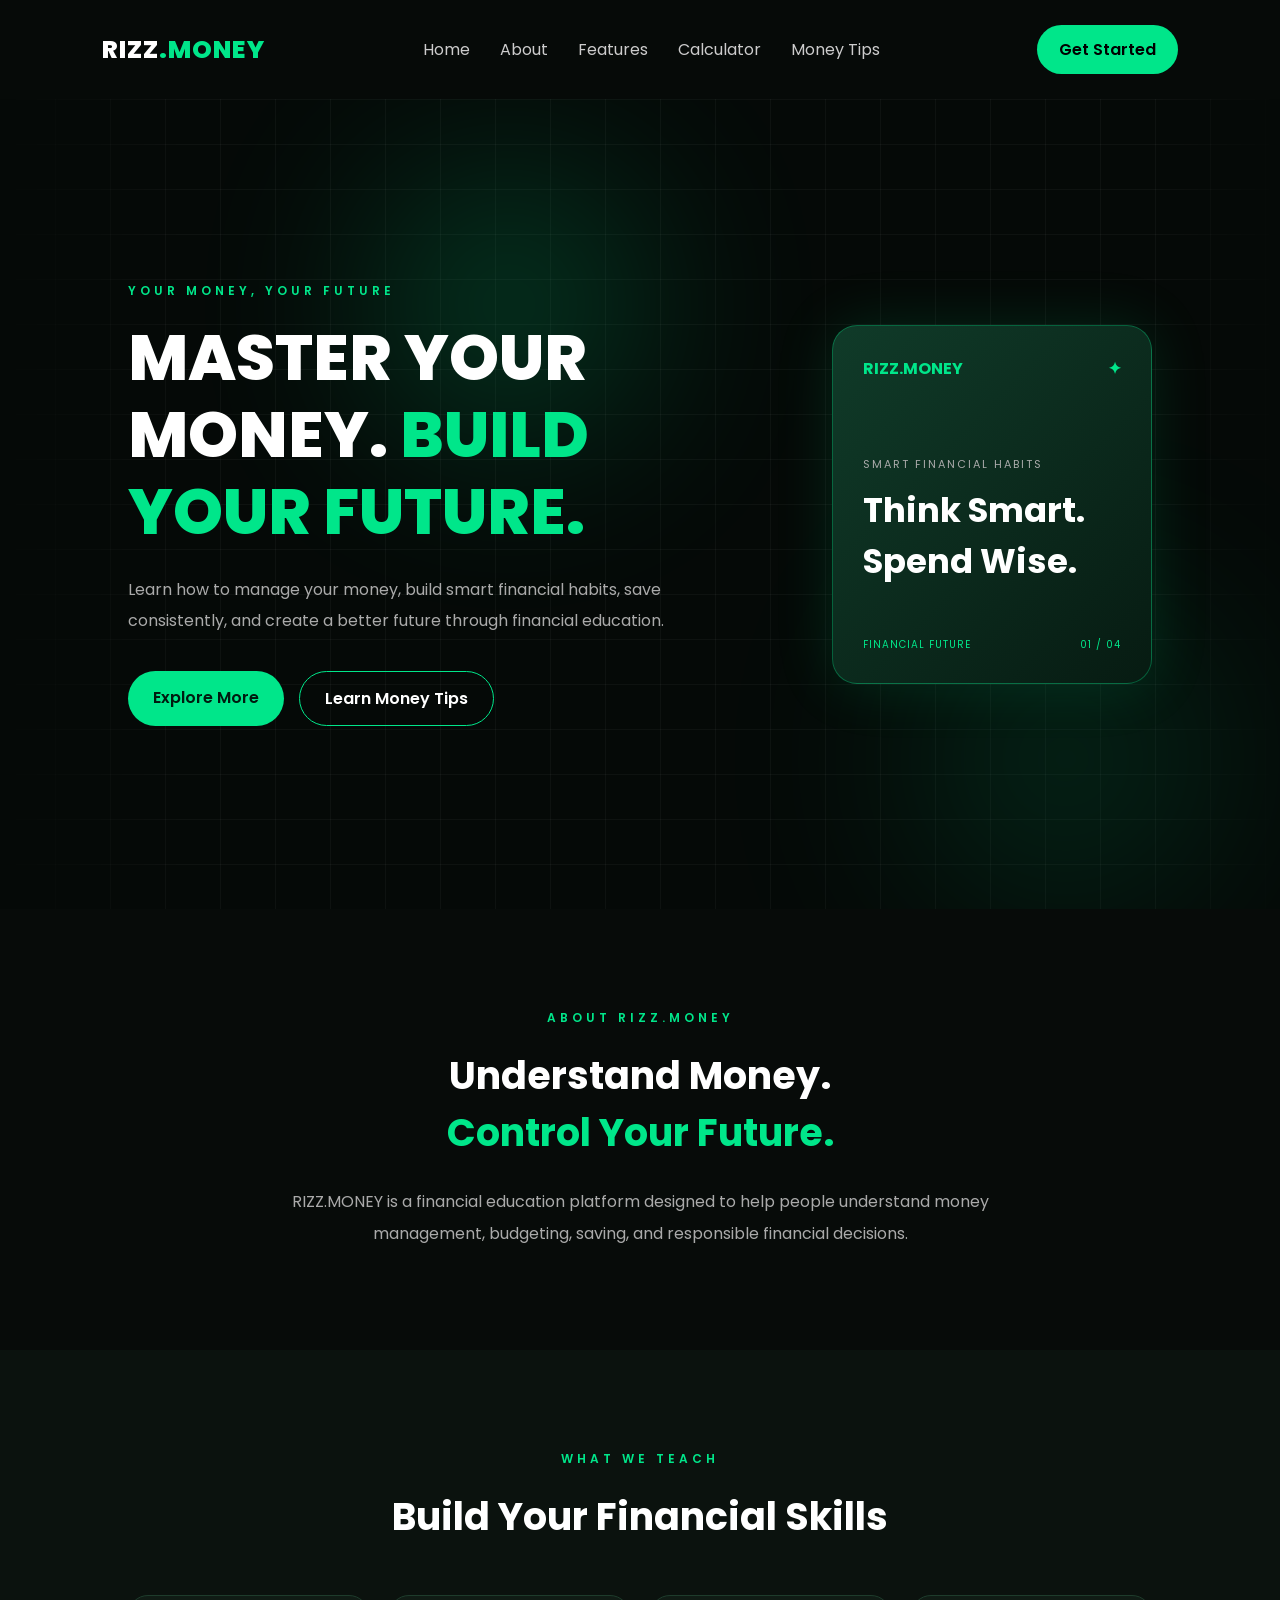
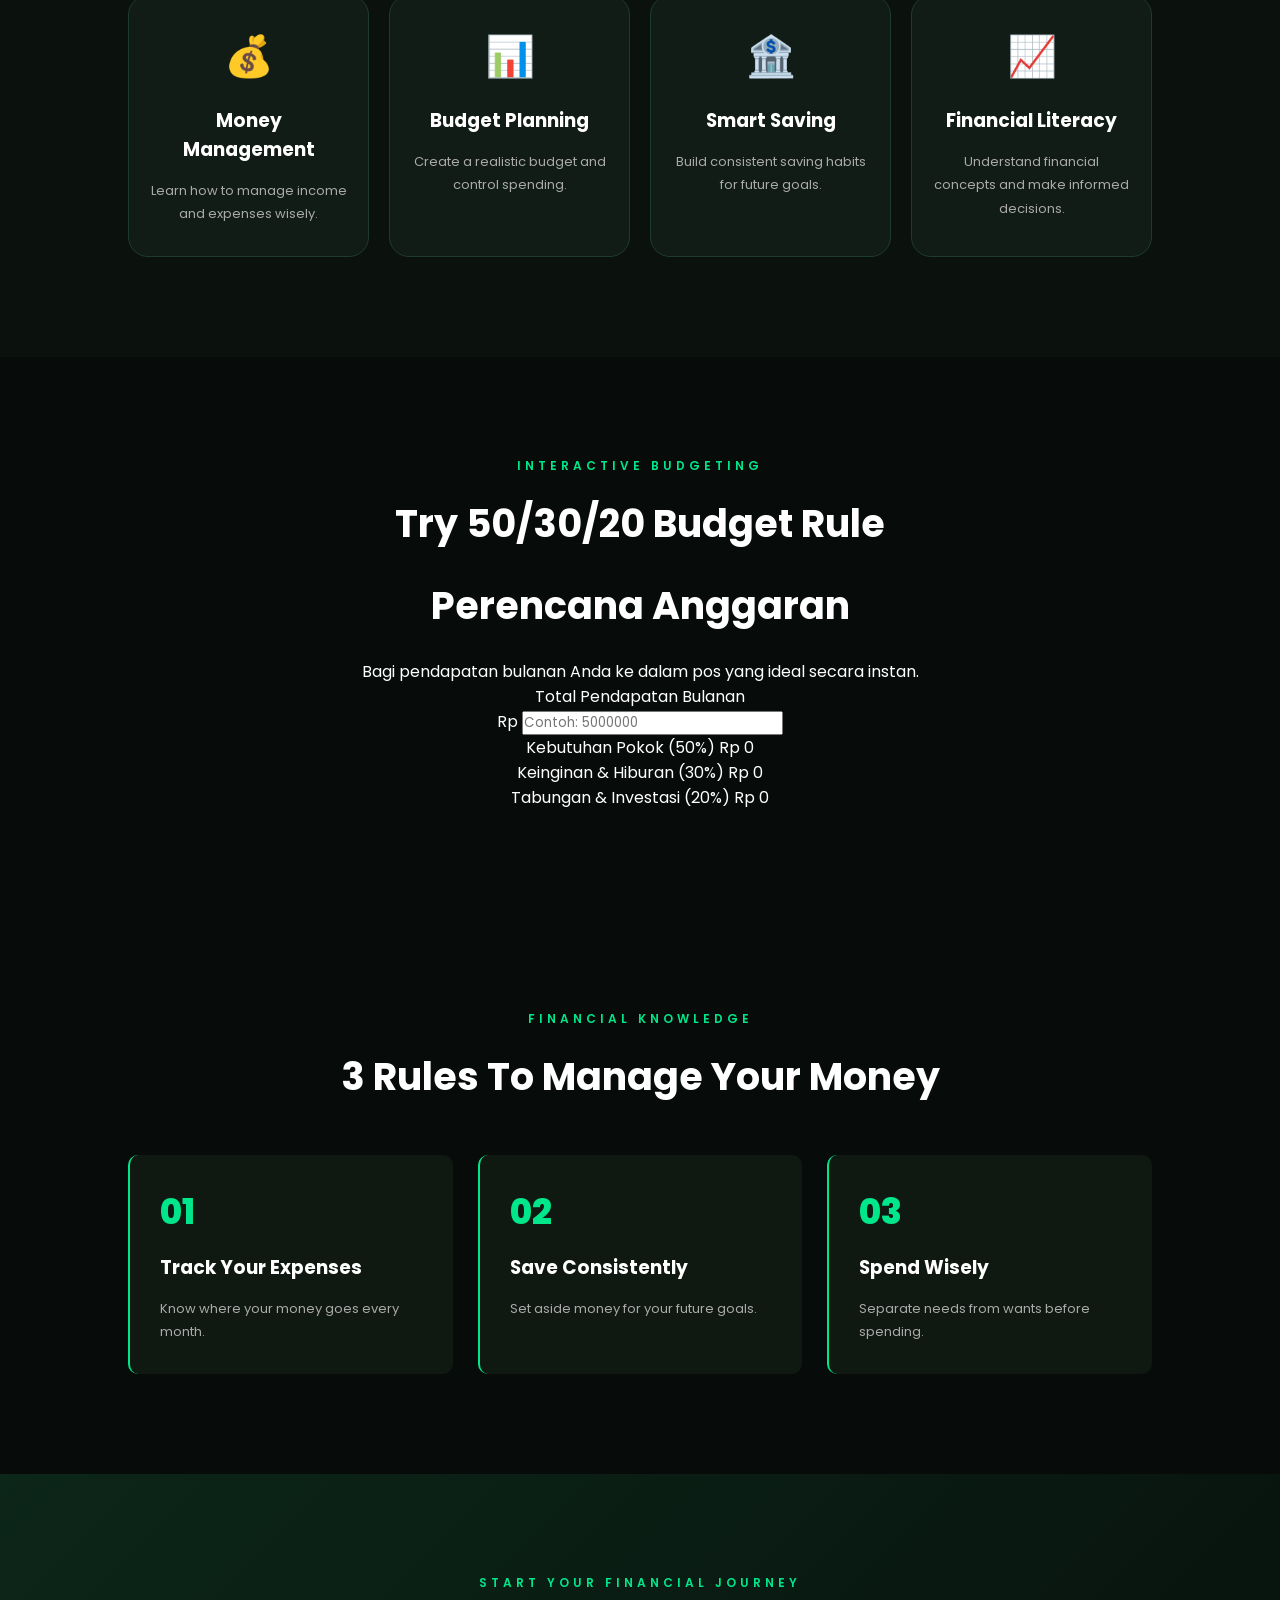
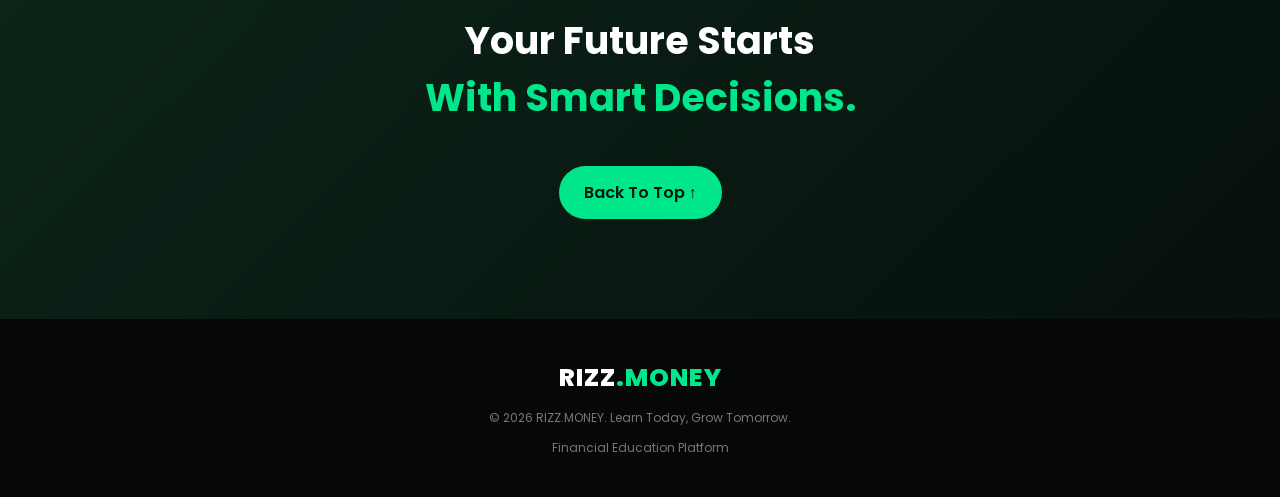
==== commit a302efa8: "Update index.html" ====
--- a/index.html
+++ b/index.html
@@ -1,4 +1,3 @@
-
 <!DOCTYPE html>
 <html lang="id">
 <head>
@@ -17,18 +16,18 @@
             <li><a href="#home">Home</a></li>
             <li><a href="#about">About</a></li>
             <li><a href="#features">Features</a></li>
+            <li><a href="#calculator">Calculator</a></li>
             <li><a href="#tips">Money Tips</a></li>
         </ul>
 
-        <a href="#features" class="nav-btn">Get Started</a>
+        <a href="#calculator" class="nav-btn">Get Started</a>
     </nav>
 
     <section class="hero" id="home">
-        
-<div class="trading-chart">
-    <div class="chart-grid"></div>
-    <div class="candle-container" id="candleContainer"></div>
-</div>
+        <div class="trading-chart">
+            <div class="chart-grid"></div>
+            <div class="candle-container" id="candleContainer"></div>
+        </div>
 
         <div class="hero-content">
             <p class="tagline">YOUR MONEY, YOUR FUTURE</p>
@@ -85,7 +84,6 @@
         <h2>Build Your Financial Skills</h2>
 
         <div class="feature-grid">
-
             <div class="feature-card">
                 <div class="icon">💰</div>
                 <h3>Money Management</h3>
@@ -109,7 +107,57 @@
                 <h3>Financial Literacy</h3>
                 <p>Understand financial concepts and make informed decisions.</p>
             </div>
-
+        </div>
+    </section>
+
+    <!-- --- SEKSI TAMBAHAN: KALKULATOR INTERAKTIF --- -->
+    <section class="calculator-section section" id="calculator">
+        <p class="tagline">INTERACTIVE BUDGETING</p>
+        <h2>Try 50/30/20 Budget Rule</h2>
+        
+        <div class="calc-wrapper">
+            <div class="calc-container">
+                <h2>Perencana Anggaran</h2>
+                <p class="calc-subtitle">Bagi pendapatan bulanan Anda ke dalam pos yang ideal secara instan.</p>
+
+                <div class="input-group">
+                    <label for="income">Total Pendapatan Bulanan</label>
+                    <div class="input-wrapper">
+                        <span class="currency-prefix">Rp</span>
+                        <input type="number" id="income" placeholder="Contoh: 5000000" oninput="hitungAnggaran()">
+                    </div>
+                </div>
+
+                <div class="result-item needs">
+                    <div class="result-header">
+                        <span class="label-text">Kebutuhan Pokok (50%)</span>
+                        <span class="amount-text" id="needs-val">Rp 0</span>
+                    </div>
+                    <div class="progress-bar">
+                        <div class="progress-fill" id="needs-bar"></div>
+                    </div>
+                </div>
+
+                <div class="result-item wants">
+                    <div class="result-header">
+                        <span class="label-text">Keinginan & Hiburan (30%)</span>
+                        <span class="amount-text" id="wants-val">Rp 0</span>
+                    </div>
+                    <div class="progress-bar">
+                        <div class="progress-fill" id="wants-bar"></div>
+                    </div>
+                </div>
+
+                <div class="result-item savings">
+                    <div class="result-header">
+                        <span class="label-text">Tabungan & Investasi (20%)</span>
+                        <span class="amount-text" id="savings-val">Rp 0</span>
+                    </div>
+                    <div class="progress-bar">
+                        <div class="progress-fill" id="savings-bar"></div>
+                    </div>
+                </div>
+            </div>
         </div>
     </section>
 
@@ -148,165 +196,229 @@
         <div class="logo">RIZZ<span>.MONEY</span></div>
         <p>© 2026 RIZZ.MONEY. Learn Today, Grow Tomorrow.</p>
         <p>Financial Education Platform</p>
-    </footer><script>
-const container = document.getElementById("candleContainer");
-
-function createCandles() {
-    for (let i = 0; i < 65; i++) {
-        const candle = document.createElement("div");
-
-        candle.className = "candle " +
-            (Math.random() > 0.5 ? "green" : "red");
-
-        candle.style.height = (20 + Math.random() * 100) + "px";
-        candle.style.animationDelay = (Math.random() * 1.5) + "s";
-
-        container.appendChild(candle);
-    }
-}
-
-createCandles();
-
-setInterval(() => {
-    document.querySelectorAll(".candle").forEach(candle => {
-        candle.style.height = (20 + Math.random() * 100) + "px";
-        candle.className = "candle " +
-            (Math.random() > 0.5 ? "green" : "red");
-    });
-}, 1500);
-</script><script>
-    document.addEventListener("DOMContentLoaded", () => {
-        const container = document.getElementById("candleContainer");
-        const maxCandles = 35;
-
-        // Parameter Utama Gelombang Pasar
-        let basePrice = 120;       // Harga rata-rata tengah
-        let waveAngle = 0;         // Sudut fase gelombang sin
-        let momentum = 0;          // Dorongan tren (inersia)
-        let currentPrice = basePrice;
-
-        function generateCandleData() {
-            // 1. Hitung arah tren alami menggunakan siklus gelombang (Sine Wave)
-            waveAngle += 0.15; // Kecepatan pergantian fase naik/turun
-            const waveForce = Math.sin(waveAngle) * 3.5; 
-
-            // 2. Akumulasi momentum (simulasi dorongan buyer/seller)
-            momentum = momentum * 0.8 + waveForce * 0.2;
-
-            // 3. Tambahkan sedikit noise/fluktuasi pasar acak
-            const noise = (Math.random() - 0.49) * 4;
-            const change = momentum + noise;
-
-            const open = currentPrice;
-            let close = open + change;
-
-            // Batasi ketinggian agar tidak keluar dari area container hero
-            close = Math.max(30, Math.min(220, close));
-
-            // Perhitungan Sumbu (Wick) Atas & Bawah
-            const high = Math.max(open, close) + Math.random() * 5;
-            const low = Math.min(open, close) - Math.random() * 5;
-
-            currentPrice = close; // Simpan harga untuk candle berikutnya
-
-            return { open, close, high, low };
+    </footer>
+
+    <!-- --- LOGIKAJAVASCRIPT --- -->
+    <script>
+        // 1. Script Efek Chart Market (Hero)
+        document.addEventListener("DOMContentLoaded", () => {
+            const container = document.getElementById("candleContainer");
+            const maxCandles = 35;
+
+            let basePrice = 120;       
+            let waveAngle = 0;         
+            let momentum = 0;          
+            let currentPrice = basePrice;
+
+            function generateCandleData() {
+                waveAngle += 0.15; 
+                const waveForce = Math.sin(waveAngle) * 3.5; 
+                momentum = momentum * 0.8 + waveForce * 0.2;
+                const noise = (Math.random() - 0.49) * 4;
+                const change = momentum + noise;
+
+                const open = currentPrice;
+                let close = open + change;
+
+                close = Math.max(30, Math.min(220, close));
+
+                const high = Math.max(open, close) + Math.random() * 5;
+                const low = Math.min(open, close) - Math.random() * 5;
+
+                currentPrice = close; 
+                return { open, close, high, low };
+            }
+
+            function createCandle() {
+                const { open, close, high, low } = generateCandleData();
+                const isGreen = close >= open;
+
+                const candle = document.createElement("div");
+                candle.classList.add("candle", isGreen ? "green" : "red");
+
+                const bodyHeight = Math.max(4, Math.abs(close - open));
+                const bodyBottom = Math.min(open, close);
+
+                candle.style.height = `${bodyHeight}px`;
+                candle.style.bottom = `${bodyBottom}px`;
+
+                const wickTop = -Math.abs(high - Math.max(open, close));
+                const wickBottom = -Math.abs(Math.min(open, close) - low);
+
+                candle.style.setProperty("--wick-top", `${wickTop}px`);
+                candle.style.setProperty("--wick-bottom", `${wickBottom}px`);
+
+                container.appendChild(candle);
+
+                if (container.children.length > maxCandles) {
+                    container.removeChild(container.firstChild);
+                }
+            }
+
+            // Inisialisasi awal lilin grafik hero
+            for (let i = 0; i < maxCandles; i++) {
+                createCandle();
+            }
+            setInterval(createCandle, 1500);
+        });
+
+        // 2. Script Hitung Kalkulator Finansial
+        function formatRupiah(angka) {
+            return new Intl.NumberFormat('id-ID', {
+                style: 'currency',
+                currency: 'IDR',
+                minimumFractionDigits: 0
+            }).format(angka);
         }
 
-        function createCandle() {
-            const { open, close, high, low } = generateCandleData();
-            const isGreen = close >= open;
-
-            const candle = document.createElement("div");
-            candle.classList.add("candle", isGreen ? "green" : "red");
-
-            // Ukuran Body Candle
-            const bodyHeight = Math.max(4, Math.abs(close - open));
-            const bodyBottom = Math.min(open, close);
-
-            candle.style.height = `${bodyHeight}px`;
-            candle.style.bottom = `${bodyBottom}px`;
-
-            // Ukuran Sumbu (Wick)
-            const wickTop = -Math.abs(high - Math.max(open, close));
-            const wickBottom = -Math.abs(Math.min(open, close) - low);
-
-            candle.style.setProperty("--wick-top", `${wickTop}px`);
-            candle.style.setProperty("--wick-bottom", `${wickBottom}px`);
-
-            container.appendChild(candle);
-
-            // Geser & Hapus candle terlama di sebelah kiri
-            if (container.children.length > maxCandles) {
-                container.removeChild(container.firstChild);
-            }
-        }
-
-        // Isi grafik awal secara penuh saat load
-        for (let i = 0; i < 30; i++) {
-            createCandle();
-        }
-
-        // Jalankan running chart dinamis setiap 500ms
-        setInterval(createCandle, 500);
-    });
-</script><!-- Modal Get Started -->
-<div class="modal-overlay" id="getStartedModal">
-    <div class="modal-content">
-        <button class="modal-close" id="closeModal">&times;</button>
-        <h3>Mulai Perjalanan Anda 🚀</h3>
-        <p>Daftar gratis untuk mendapatkan tips keuangan dan panduan eksklusif dari RIZZ.MONEY.</p>
-        <form class="modal-form" onsubmit="event.preventDefault(); alert('Terima kasih! Anda berhasil mendaftar.'); document.getElementById('getStartedModal').classList.remove('active');">
-            <input type="text" placeholder="Nama Lengkap" required>
-            <input type="email" placeholder="Alamat Email" required>
-            <button type="submit">Daftar Sekarang</button>
-        </form>
-    </div>
-</div>
-
-<script>
-    document.addEventListener("DOMContentLoaded", () => {
-        // --- 1. Logika Modal Get Started ---
-        const modal = document.getElementById("getStartedModal");
-        const closeModalBtn = document.getElementById("closeModal");
-        const getStartedBtns = document.querySelectorAll('a[href="#features"].nav-btn, .hero-buttons .primary-btn');
-
-        // Buka modal saat tombol Get Started diklik
-        getStartedBtns.forEach(btn => {
-            btn.addEventListener("click", (e) => {
-                e.preventDefault();
-                modal.classList.add("active");
-            });
-        });
-
-        // Tutup modal
-        closeModalBtn.addEventListener("click", () => {
-            modal.classList.remove("active");
-        });
-
-        modal.addEventListener("click", (e) => {
-            if (e.target === modal) {
-                modal.classList.remove("active");
-            }
-        });
-
-        // --- 2. Smooth Scroll untuk Navigasi Lainnya ---
-        document.querySelectorAll('a[href^="#"]').forEach(anchor => {
-            anchor.addEventListener("click", function (e) {
-                if (this.classList.contains("nav-btn")) return; // Lewati jika tombol Get Started modal
-                
-                const targetId = this.getAttribute("href");
-                if (targetId === "#") return;
-                
-                const targetElement = document.querySelector(targetId);
-                if (targetElement) {
-                    e.preventDefault();
-                    targetElement.scrollIntoView({
-                        behavior: "smooth"
-                    });
-                }
-            });
-        });
-    });
-</script>
-</body>
-</html>
+        function hitungAnggaran() {
+Use code with caution.
+const incomeInput = document.getElementById('income').value;
+const income = parseFloat(incomeInput) || 0;
+const needs = income * 0.50;
+const wants = income * 0.30;
+const savings = income * 0.20;
+document.getElementById('needs-val').innerText = formatRupiah(needs);
+document.getElementById('wants-val').innerText = formatRupiah(wants);
+document.getElementById('savings-val').innerText = formatRupiah(savings);
+if (income > 0) {
+document.getElementById('needs-bar').style.width = '50%';
+document.getElementById('wants-bar').style.width = '30%';
+document.getElementById('savings-bar').style.width = '20%';
+} else {
+document.getElementById('needs-bar').style.width = '0%';
+document.getElementById('wants-bar').style.width = '0%';
+document.getElementById('savings-bar').style.width = '0%';
+}
+}
+
+
+
+---
+
+### 🎨 Tambahan Style CSS (Tambahkan ke dalam `style.css` Anda)
+
+Agar desain kalkulator baru ini menyatu dengan tema gelap bawaan website **RIZZ.MONEY**, silakan tempel (*paste*) kode CSS ini di bagian paling bawah dokumen **`style.css`** Anda:
+
+```css
+/* ==========================================================================
+   STYLE UNTUK WIDGET KALKULATOR 50/30/20
+   ========================================================================== */
+.calculator-section {
+    background-color: #0b0f12;
+    text-align: center;
+}
+
+.calculator-section h2 span {
+    color: #00e676;
+}
+
+.calc-wrapper {
+    display: flex;
+    justify-content: center;
+    width: 100%;
+    margin-top: 2rem;
+}
+
+.calc-container {
+    background-color: #12181b;
+    border: 1px solid #1f292d;
+    border-radius: 16px;
+    padding: 30px;
+    width: 100%;
+    max-width: 550px;
+    text-align: left;
+    box-shadow: 0 10px 30px rgba(0,0,0,0.5);
+}
+
+.calc-container h2 {
+    font-size: 1.4rem;
+    margin-bottom: 5px;
+    color: #ffffff;
+}
+
+.calc-subtitle {
+    color: #94a3b8;
+    font-size: 0.85rem;
+    margin-bottom: 25px;
+}
+
+.input-group {
+    margin-bottom: 25px;
+}
+
+.input-group label {
+    display: block;
+    font-size: 0.9rem;
+    color: #00e676;
+    margin-bottom: 8px;
+    font-weight: 600;
+}
+
+.input-wrapper {
+    position: relative;
+    display: flex;
+    align-items: center;
+}
+
+.currency-prefix {
+    position: absolute;
+    left: 15px;
+    color: #64748b;
+    font-weight: bold;
+}
+
+.calc-container input[type="number"] {
+    width: 100%;
+    padding: 14px 15px 14px 45px;
+    background-color: #1a2327;
+    border: 1px solid #2e3c42;
+    border-radius: 8px;
+    color: #ffffff;
+    font-size: 1.1rem;
+    outline: none;
+    transition: border-color 0.3s;
+}
+
+.calc-container input[type="number"]:focus {
+    border-color: #00e676;
+}
+
+.result-item {
+    margin-bottom: 20px;
+}
+
+.result-header {
+    display: flex;
+    justify-content: space-between;
+    font-size: 0.95rem;
+    margin-bottom: 8px;
+}
+
+.label-text {
+    font-weight: 500;
+    color: #ffffff;
+}
+
+.amount-text {
+    font-weight: bold;
+    color: #00e676;
+}
+
+.progress-bar {
+    width: 100%;
+    height: 10px;
+    background-color: #1a2327;
+    border-radius: 5px;
+    overflow: hidden;
+}
+
+.progress-fill {
+    height: 100%;
+    width: 0%;
+    transition: width 0.5s ease-out;
+}
+
+.needs .progress-fill { background-color: #ff5252; }
+.wants .progress-fill { background-color: #ffb142; }
+.savings .progress-fill { background-color: #00e676; }
--- a/style.css
+++ b/style.css
@@ -510,4 +510,111 @@
         transform: translateY(-3px) scaleY(1.05);
         filter: brightness(1.3);
     }
-}
+}/* Smooth Scroll untuk seluruh Link Anchor */
+html {
+    scroll-behavior: smooth;
+}
+
+/* Styling Modal Interaktif "Get Started" */
+.modal-overlay {
+    position: fixed;
+    top: 0;
+    left: 0;
+    width: 100%;
+    height: 100%;
+    background: rgba(10, 15, 30, 0.85);
+    backdrop-filter: blur(8px);
+    display: flex;
+    align-items: center;
+    justify-content: center;
+    z-index: 1000;
+    opacity: 0;
+    pointer-events: none;
+    transition: opacity 0.3s ease;
+}
+
+.modal-overlay.active {
+    opacity: 1;
+    pointer-events: auto;
+}
+
+.modal-content {
+    background: #0f172a;
+    border: 1px solid rgba(255, 255, 255, 0.1);
+    border-radius: 16px;
+    padding: 32px;
+    width: 90%;
+    max-width: 420px;
+    box-shadow: 0 20px 40px rgba(0, 0, 0, 0.5);
+    position: relative;
+    transform: translateY(20px);
+    transition: transform 0.3s ease;
+}
+
+.modal-overlay.active .modal-content {
+    transform: translateY(0);
+}
+
+.modal-close {
+    position: absolute;
+    top: 16px;
+    right: 20px;
+    font-size: 24px;
+    color: #94a3b8;
+    cursor: pointer;
+    background: none;
+    border: none;
+}
+
+.modal-close:hover {
+    color: #ffffff;
+}
+
+.modal-content h3 {
+    color: #fff;
+    font-size: 1.5rem;
+    margin-bottom: 8px;
+}
+
+.modal-content p {
+    color: #94a3b8;
+    font-size: 0.9rem;
+    margin-bottom: 24px;
+}
+
+.modal-form {
+    display: flex;
+    flex-direction: column;
+    gap: 16px;
+}
+
+.modal-form input {
+    background: rgba(255, 255, 255, 0.05);
+    border: 1px solid rgba(255, 255, 255, 0.15);
+    border-radius: 8px;
+    padding: 12px 16px;
+    color: #fff;
+    font-family: inherit;
+    font-size: 0.95rem;
+    outline: none;
+}
+
+.modal-form input:focus {
+    border-color: #00ff88;
+}
+
+.modal-form button {
+    background: #00ff88;
+    color: #0a0f1e;
+    font-weight: 700;
+    padding: 12px;
+    border: none;
+    border-radius: 8px;
+    cursor: pointer;
+    font-size: 1rem;
+    transition: background 0.2s;
+}
+
+.modal-form button:hover {
+    background: #00cc6d;
+}
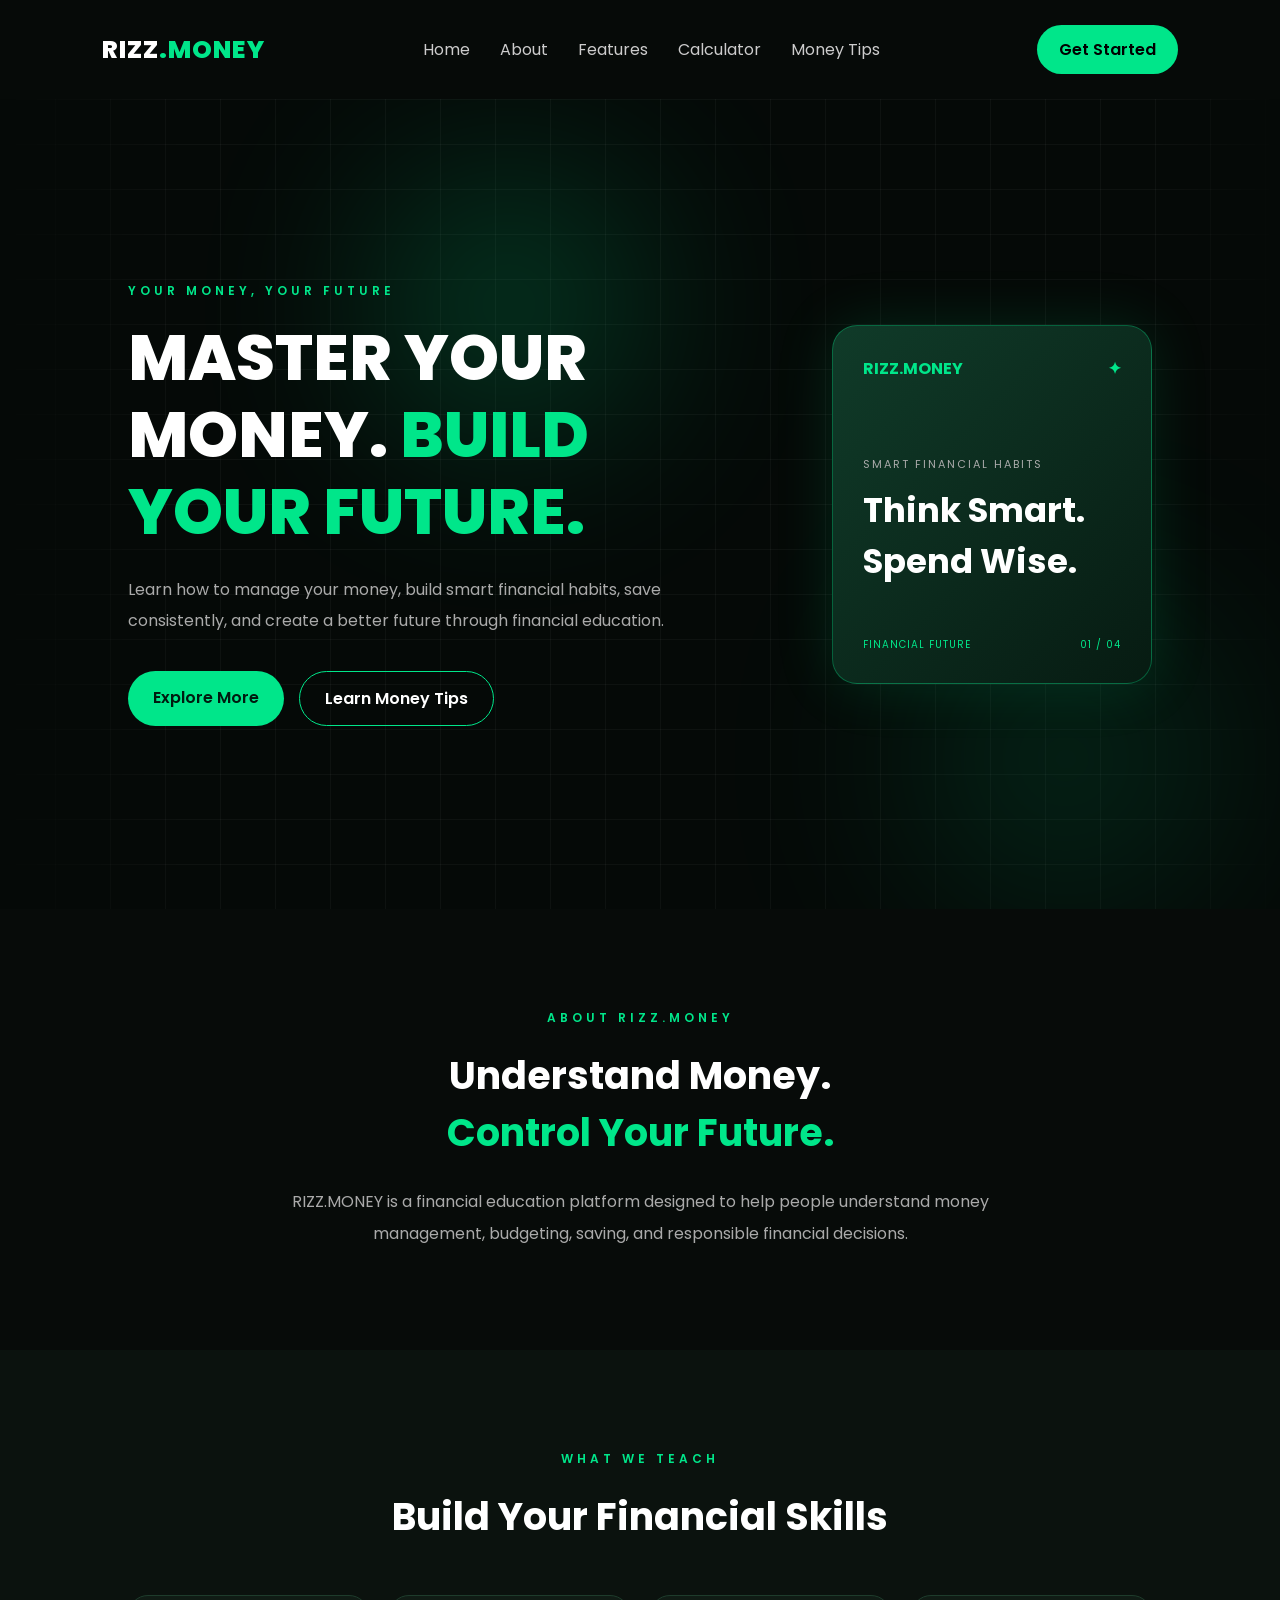
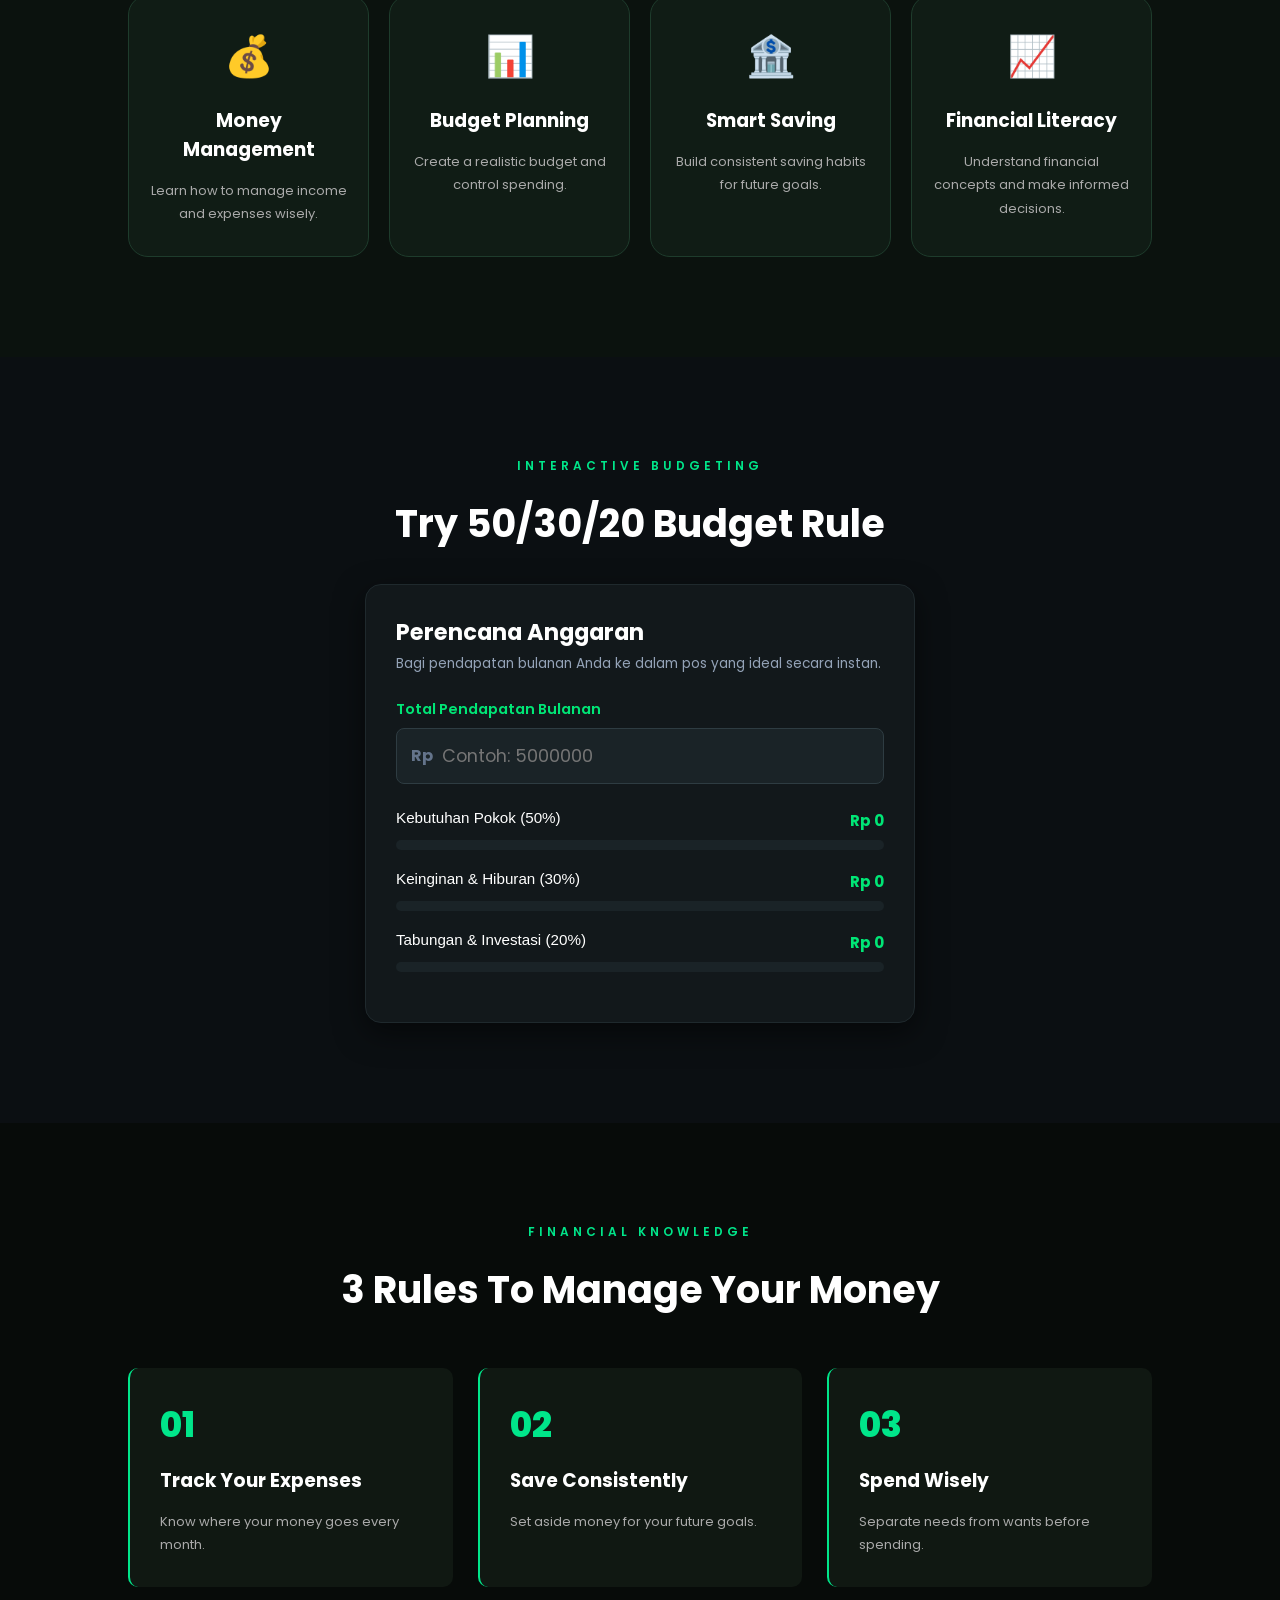
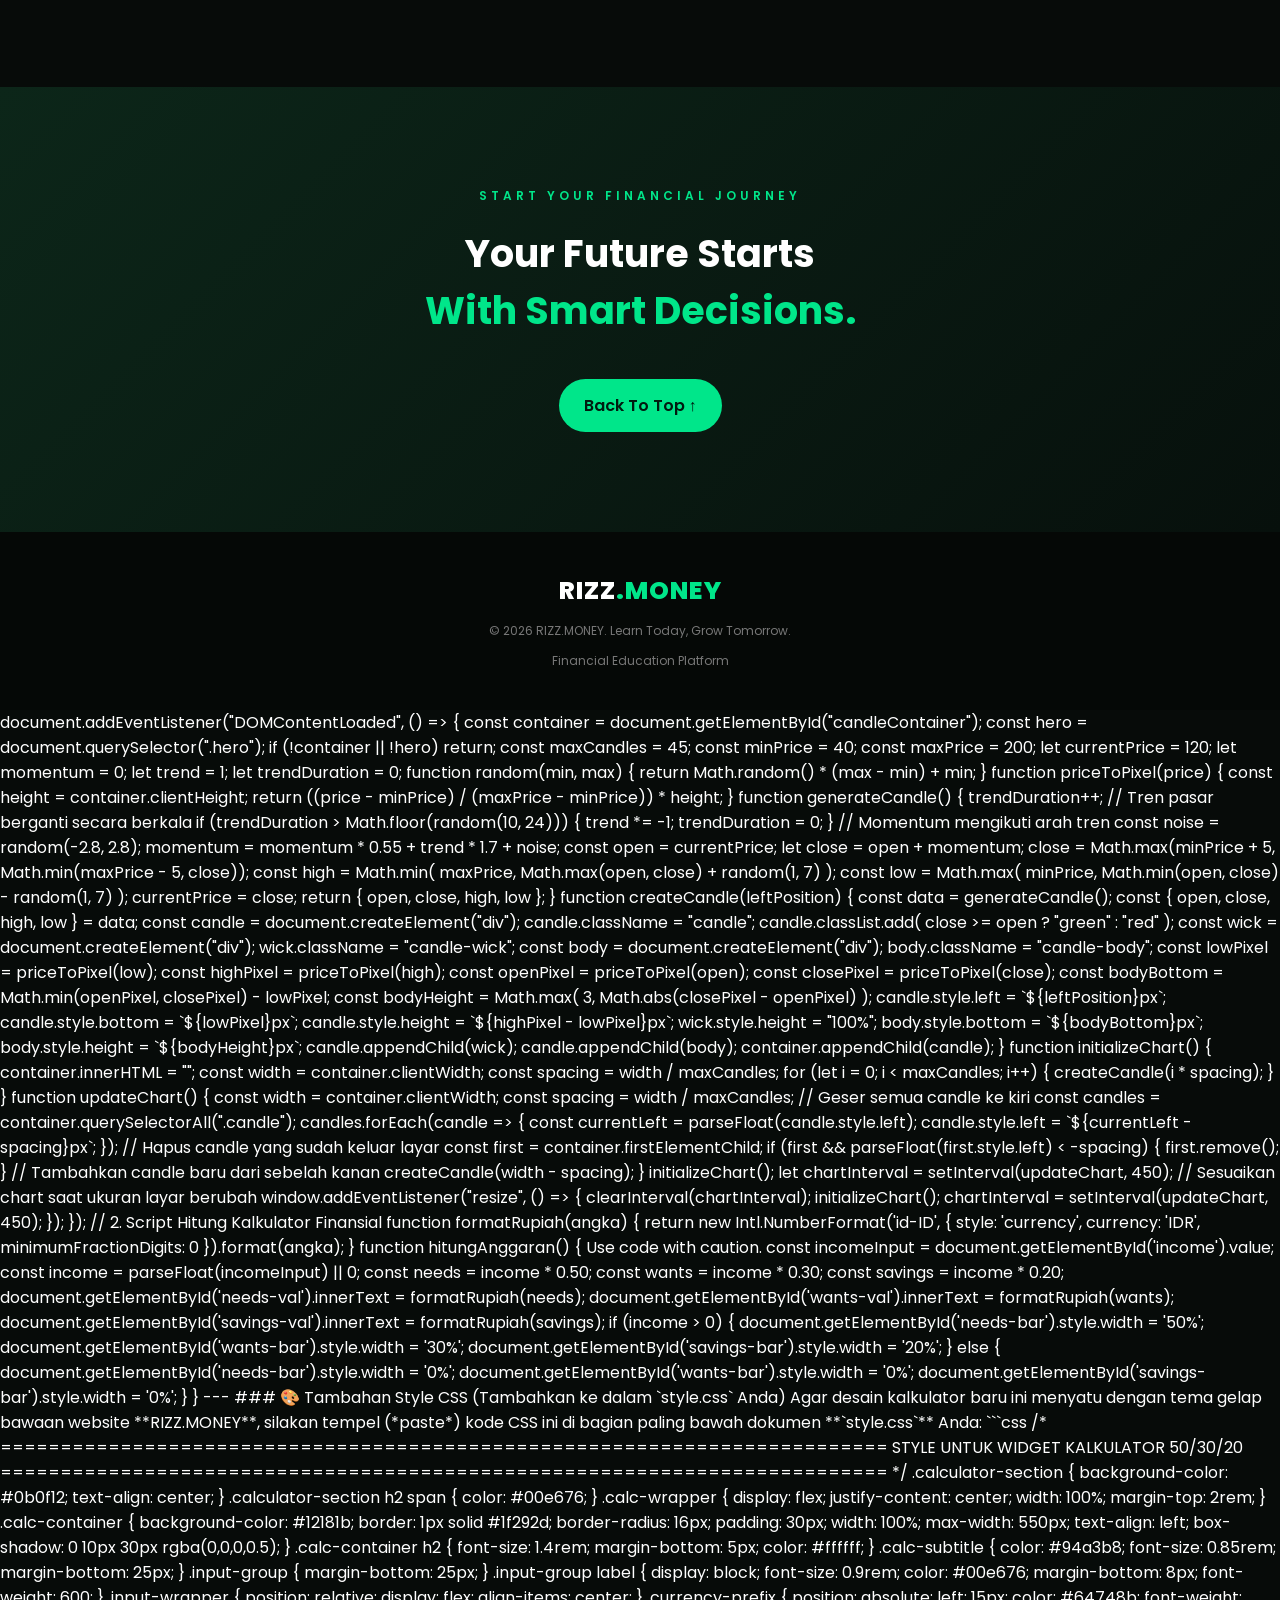
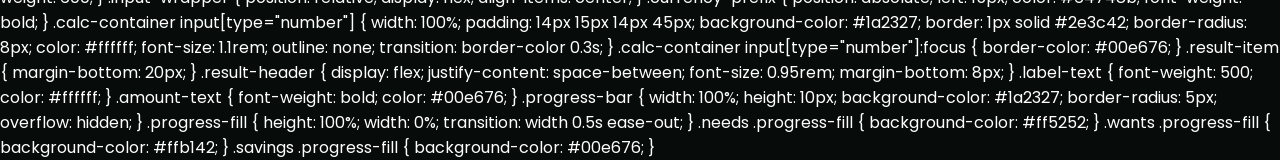
==== commit ce02a257: "Update index.html" ====
--- a/index.html
+++ b/index.html
@@ -199,68 +199,153 @@
     </footer>
 
     <!-- --- LOGIKAJAVASCRIPT --- -->
-    <script>
-        // 1. Script Efek Chart Market (Hero)
-        document.addEventListener("DOMContentLoaded", () => {
-            const container = document.getElementById("candleContainer");
-            const maxCandles = 35;
-
-            let basePrice = 120;       
-            let waveAngle = 0;         
-            let momentum = 0;          
-            let currentPrice = basePrice;
-
-            function generateCandleData() {
-                waveAngle += 0.15; 
-                const waveForce = Math.sin(waveAngle) * 3.5; 
-                momentum = momentum * 0.8 + waveForce * 0.2;
-                const noise = (Math.random() - 0.49) * 4;
-                const change = momentum + noise;
-
-                const open = currentPrice;
-                let close = open + change;
-
-                close = Math.max(30, Math.min(220, close));
-
-                const high = Math.max(open, close) + Math.random() * 5;
-                const low = Math.min(open, close) - Math.random() * 5;
-
-                currentPrice = close; 
-                return { open, close, high, low };
-            }
-
-            function createCandle() {
-                const { open, close, high, low } = generateCandleData();
-                const isGreen = close >= open;
-
-                const candle = document.createElement("div");
-                candle.classList.add("candle", isGreen ? "green" : "red");
-
-                const bodyHeight = Math.max(4, Math.abs(close - open));
-                const bodyBottom = Math.min(open, close);
-
-                candle.style.height = `${bodyHeight}px`;
-                candle.style.bottom = `${bodyBottom}px`;
-
-                const wickTop = -Math.abs(high - Math.max(open, close));
-                const wickBottom = -Math.abs(Math.min(open, close) - low);
-
-                candle.style.setProperty("--wick-top", `${wickTop}px`);
-                candle.style.setProperty("--wick-bottom", `${wickBottom}px`);
-
-                container.appendChild(candle);
-
-                if (container.children.length > maxCandles) {
-                    container.removeChild(container.firstChild);
-                }
-            }
-
-            // Inisialisasi awal lilin grafik hero
-            for (let i = 0; i < maxCandles; i++) {
-                createCandle();
-            }
-            setInterval(createCandle, 1500);
+    
+document.addEventListener("DOMContentLoaded", () => {
+    const container = document.getElementById("candleContainer");
+    const hero = document.querySelector(".hero");
+
+    if (!container || !hero) return;
+
+    const maxCandles = 45;
+    const minPrice = 40;
+    const maxPrice = 200;
+
+    let currentPrice = 120;
+    let momentum = 0;
+    let trend = 1;
+    let trendDuration = 0;
+
+    function random(min, max) {
+        return Math.random() * (max - min) + min;
+    }
+
+    function priceToPixel(price) {
+        const height = container.clientHeight;
+        return ((price - minPrice) / (maxPrice - minPrice)) * height;
+    }
+
+    function generateCandle() {
+        trendDuration++;
+
+        // Tren pasar berganti secara berkala
+        if (trendDuration > Math.floor(random(10, 24))) {
+            trend *= -1;
+            trendDuration = 0;
+        }
+
+        // Momentum mengikuti arah tren
+        const noise = random(-2.8, 2.8);
+        momentum = momentum * 0.55 + trend * 1.7 + noise;
+
+        const open = currentPrice;
+
+        let close = open + momentum;
+        close = Math.max(minPrice + 5, Math.min(maxPrice - 5, close));
+
+        const high = Math.min(
+            maxPrice,
+            Math.max(open, close) + random(1, 7)
+        );
+
+        const low = Math.max(
+            minPrice,
+            Math.min(open, close) - random(1, 7)
+        );
+
+        currentPrice = close;
+
+        return { open, close, high, low };
+    }
+
+    function createCandle(leftPosition) {
+        const data = generateCandle();
+        const { open, close, high, low } = data;
+
+        const candle = document.createElement("div");
+        candle.className = "candle";
+
+        candle.classList.add(
+            close >= open ? "green" : "red"
+        );
+
+        const wick = document.createElement("div");
+        wick.className = "candle-wick";
+
+        const body = document.createElement("div");
+        body.className = "candle-body";
+
+        const lowPixel = priceToPixel(low);
+        const highPixel = priceToPixel(high);
+        const openPixel = priceToPixel(open);
+        const closePixel = priceToPixel(close);
+
+        const bodyBottom = Math.min(openPixel, closePixel) - lowPixel;
+        const bodyHeight = Math.max(
+            3,
+            Math.abs(closePixel - openPixel)
+        );
+
+        candle.style.left = `${leftPosition}px`;
+        candle.style.bottom = `${lowPixel}px`;
+        candle.style.height = `${highPixel - lowPixel}px`;
+
+        wick.style.height = "100%";
+
+        body.style.bottom = `${bodyBottom}px`;
+        body.style.height = `${bodyHeight}px`;
+
+        candle.appendChild(wick);
+        candle.appendChild(body);
+
+        container.appendChild(candle);
+    }
+
+    function initializeChart() {
+        container.innerHTML = "";
+
+        const width = container.clientWidth;
+        const spacing = width / maxCandles;
+
+        for (let i = 0; i < maxCandles; i++) {
+            createCandle(i * spacing);
+        }
+    }
+
+    function updateChart() {
+        const width = container.clientWidth;
+        const spacing = width / maxCandles;
+
+        // Geser semua candle ke kiri
+        const candles = container.querySelectorAll(".candle");
+
+        candles.forEach(candle => {
+            const currentLeft = parseFloat(candle.style.left);
+            candle.style.left = `${currentLeft - spacing}px`;
         });
+
+        // Hapus candle yang sudah keluar layar
+        const first = container.firstElementChild;
+
+        if (first && parseFloat(first.style.left) < -spacing) {
+            first.remove();
+        }
+
+        // Tambahkan candle baru dari sebelah kanan
+        createCandle(width - spacing);
+    }
+
+    initializeChart();
+
+    let chartInterval = setInterval(updateChart, 450);
+
+    // Sesuaikan chart saat ukuran layar berubah
+    window.addEventListener("resize", () => {
+        clearInterval(chartInterval);
+        initializeChart();
+        chartInterval = setInterval(updateChart, 450);
+    });
+});
+
 
         // 2. Script Hitung Kalkulator Finansial
         function formatRupiah(angka) {
--- a/style.css
+++ b/style.css
@@ -618,3 +618,121 @@
 .modal-form button:hover {
     background: #00cc6d;
 }
+.calculator-section {
+    background-color: #0b0f12;
+    text-align: center;
+}
+
+.calculator-section h2 span {
+    color: #00e676;
+}
+
+.calc-wrapper {
+    display: flex;
+    justify-content: center;
+    width: 100%;
+    margin-top: 2rem;
+}
+
+.calc-container {
+    background-color: #12181b;
+    border: 1px solid #1f292d;
+    border-radius: 16px;
+    padding: 30px;
+    width: 100%;
+    max-width: 550px;
+    text-align: left;
+    box-shadow: 0 10px 30px rgba(0,0,0,0.5);
+}
+
+.calc-container h2 {
+    font-size: 1.4rem;
+    margin-bottom: 5px;
+    color: #ffffff;
+}
+
+.calc-subtitle {
+    color: #94a3b8;
+    font-size: 0.85rem;
+    margin-bottom: 25px;
+}
+
+.input-group {
+    margin-bottom: 25px;
+}
+
+.input-group label {
+    display: block;
+    font-size: 0.9rem;
+    color: #00e676;
+    margin-bottom: 8px;
+    font-weight: 600;
+}
+
+.input-wrapper {
+    position: relative;
+    display: flex;
+    align-items: center;
+}
+
+.currency-prefix {
+    position: absolute;
+    left: 15px;
+    color: #64748b;
+    font-weight: bold;
+}
+
+.calc-container input[type="number"] {
+    width: 100%;
+    padding: 14px 15px 14px 45px;
+    background-color: #1a2327;
+    border: 1px solid #2e3c42;
+    border-radius: 8px;
+    color: #ffffff;
+    font-size: 1.1rem;
+    outline: none;
+    transition: border-color 0.3s;
+}
+
+.calc-container input[type="number"]:focus {
+    border-color: #00e676;
+}
+
+.result-item {
+    margin-bottom: 20px;
+}
+
+.result-header {
+    display: flex;
+    justify-content: space-between;
+    font-size: 0.95rem;
+    margin-bottom: 8px;
+}
+
+.label-text {
+    font-weight: 500;
+    color: #ffffff;
+}
+
+.amount-text {
+    font-weight: bold;
+    color: #00e676;
+}
+
+.progress-bar {
+    width: 100%;
+    height: 10px;
+    background-color: #1a2327;
+    border-radius: 5px;
+    overflow: hidden;
+}
+
+.progress-fill {
+    height: 100%;
+    width: 0%;
+    transition: width 0.5s ease-out;
+}
+
+.needs .progress-fill { background-color: #ff5252; }
+.wants .progress-fill { background-color: #ffb142; }
+.savings .progress-fill { background-color: #00e676; }
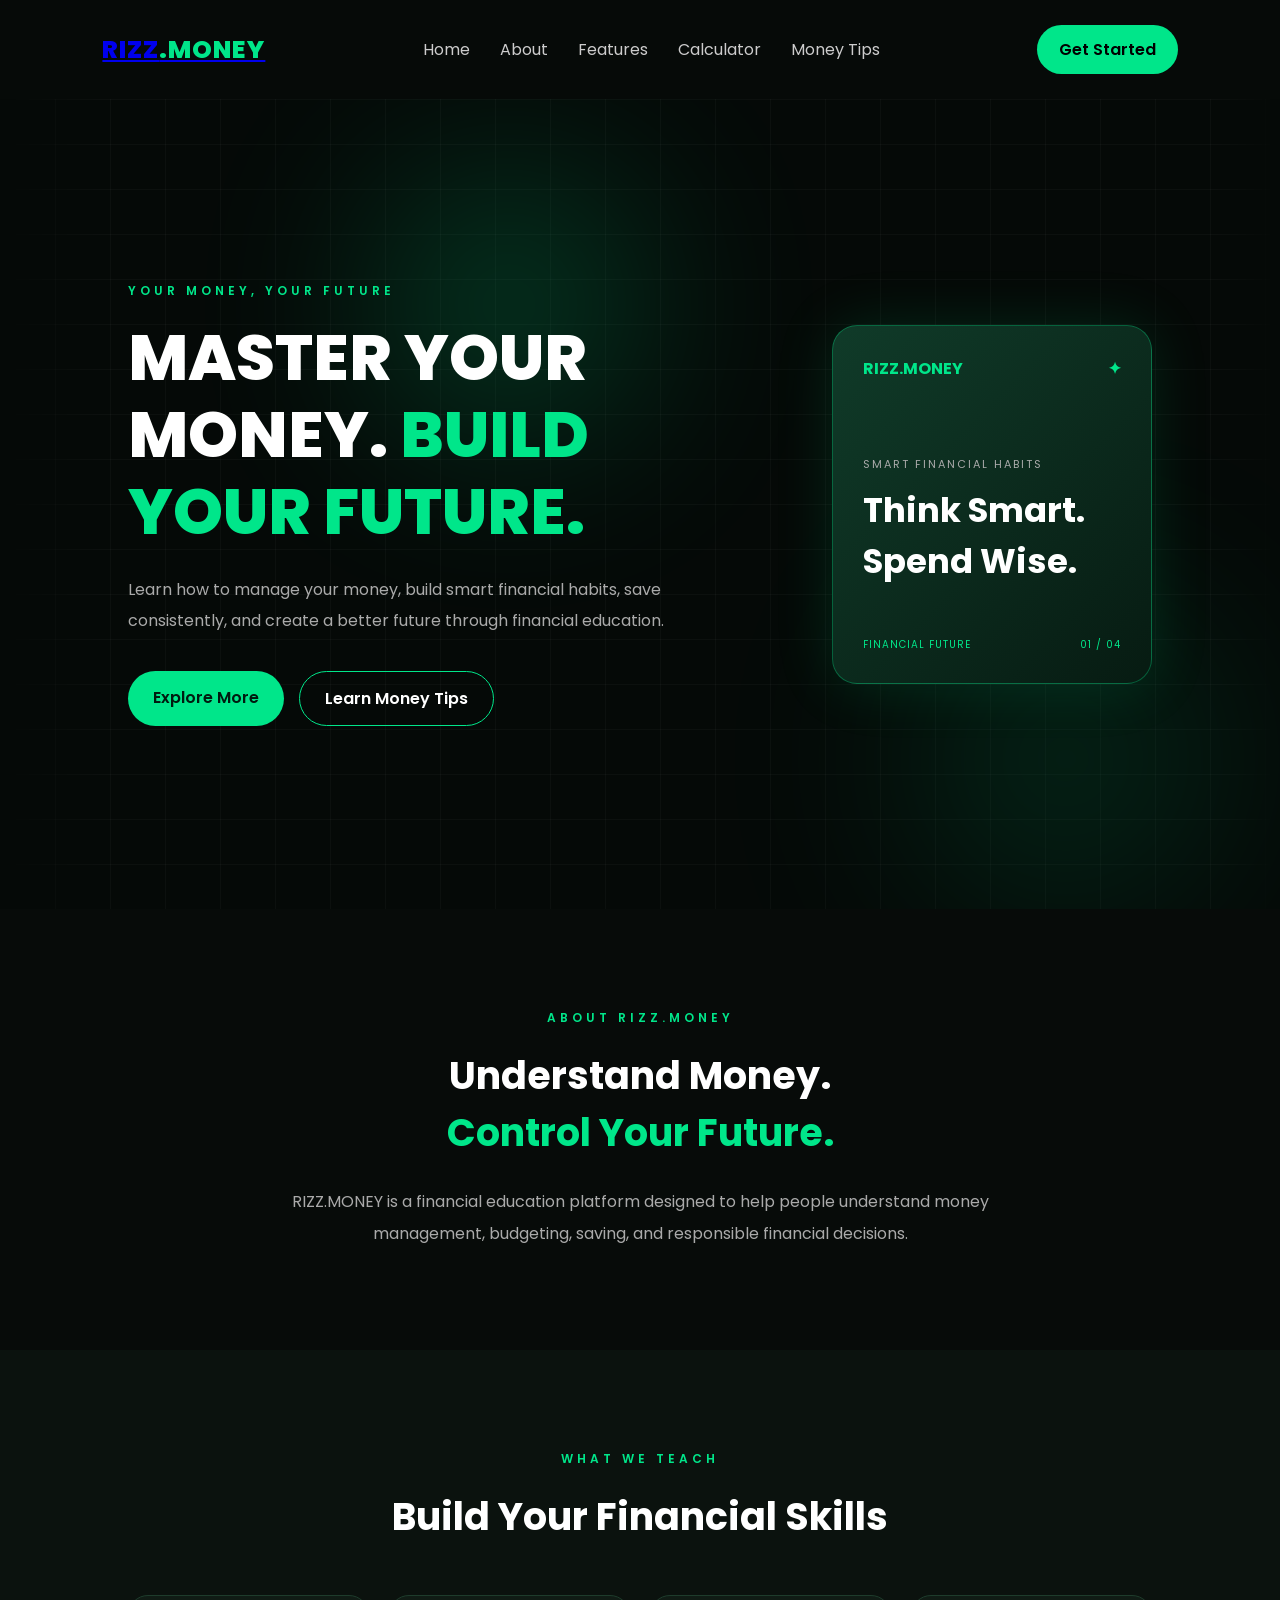
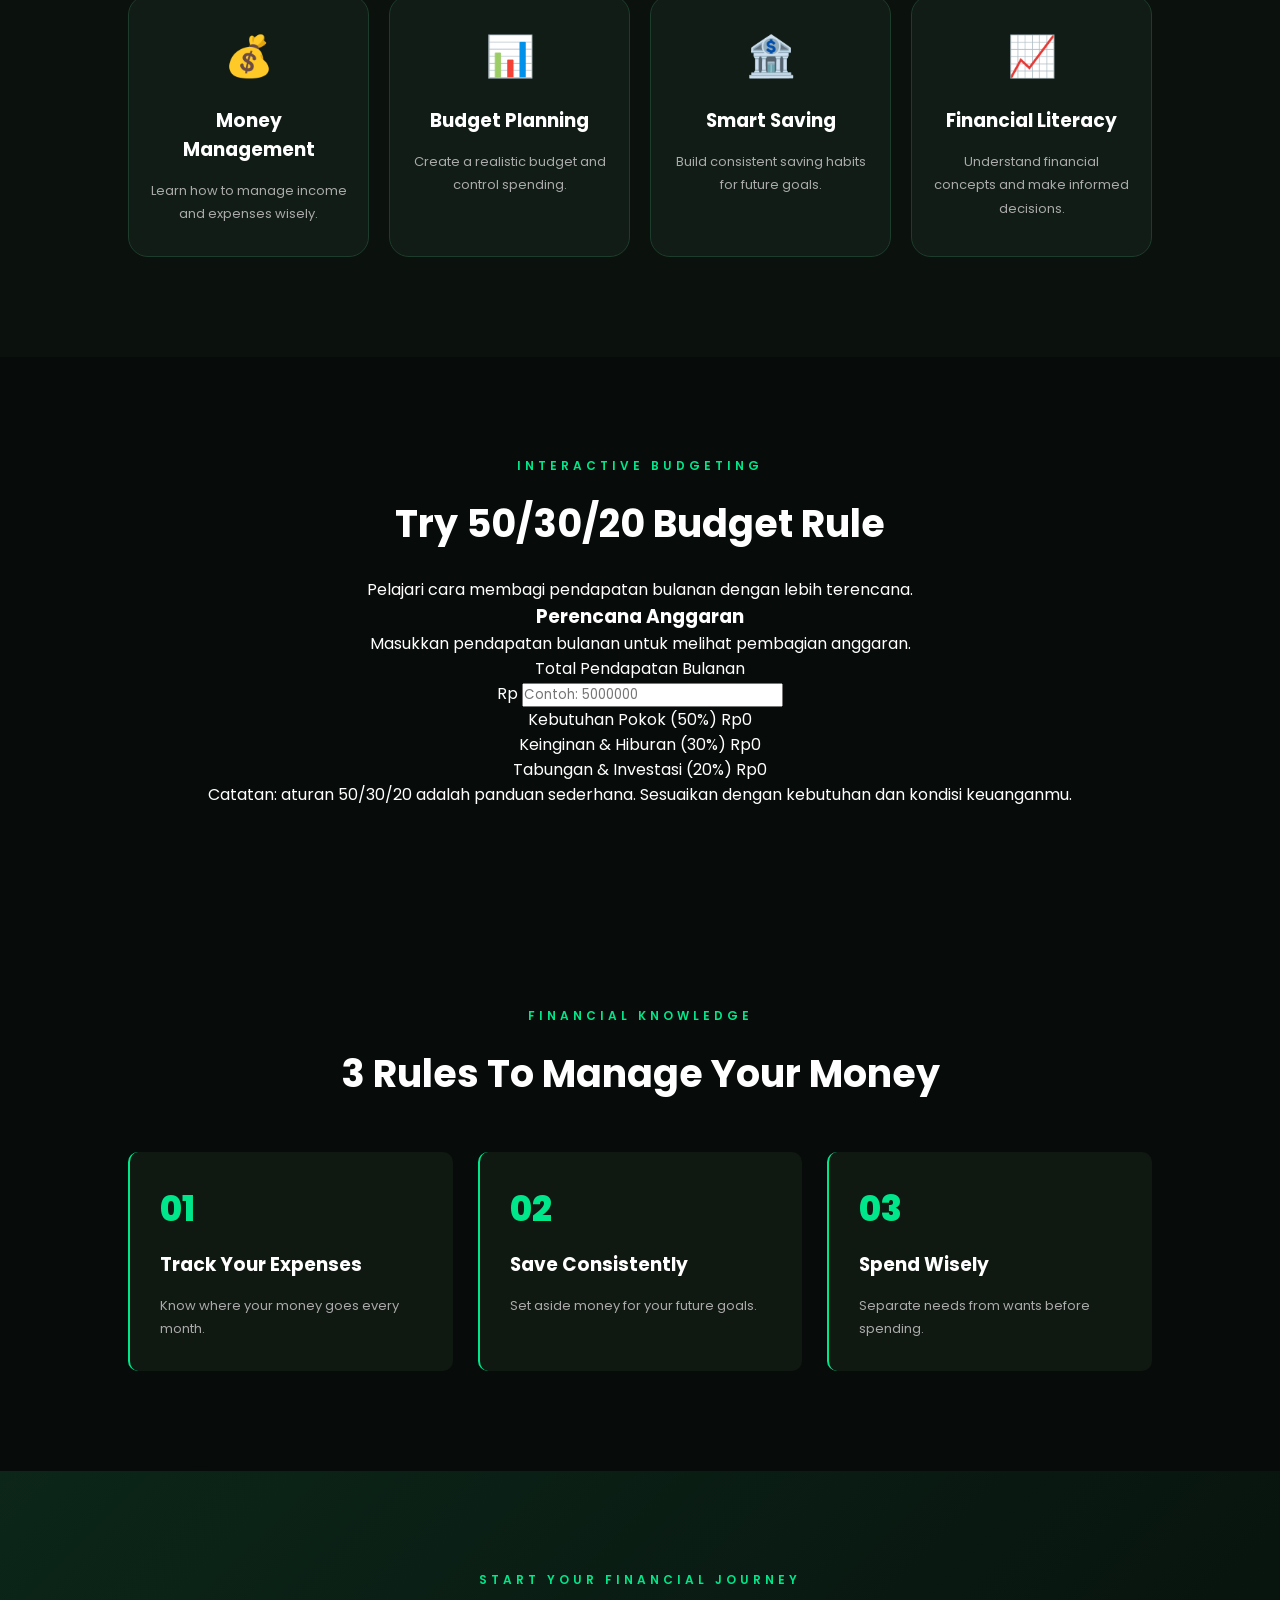
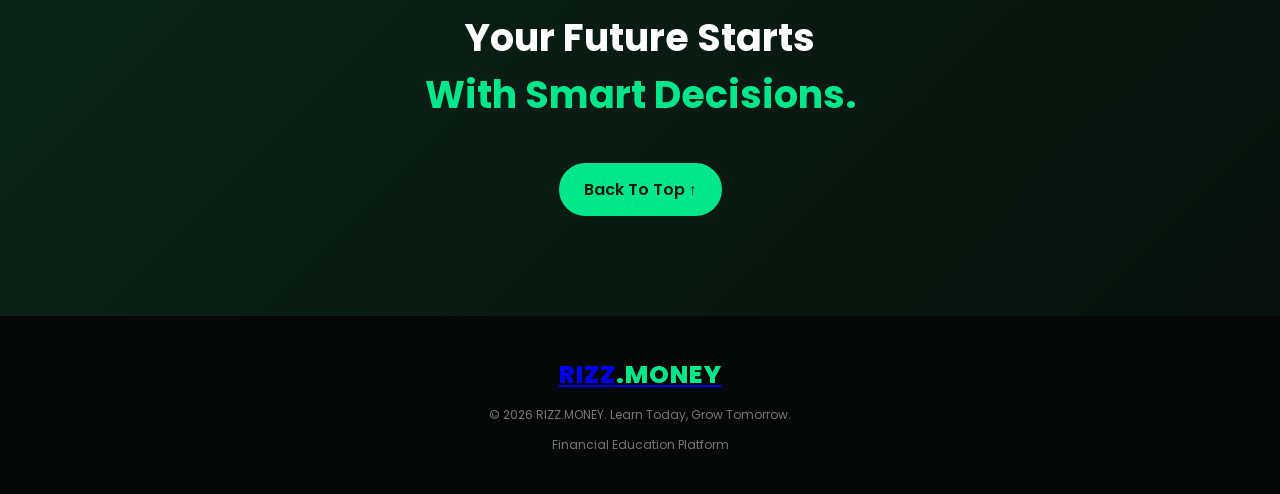
==== commit d1c6d4a3: "Update index.html" ====
--- a/index.html
+++ b/index.html
@@ -3,14 +3,25 @@
 <head>
     <meta charset="UTF-8">
     <meta name="viewport" content="width=device-width, initial-scale=1.0">
+
+    <meta name="theme-color" content="#070b09">
+    <meta name="description" content="RIZZ.MONEY - Learn money management, budgeting, saving, and financial literacy.">
+
     <title>RIZZ.MONEY | Smart Money Management</title>
+
+    <link rel="preconnect" href="https://fonts.googleapis.com">
+    <link rel="preconnect" href="https://fonts.gstatic.com" crossorigin>
+    <link href="https://fonts.googleapis.com/css2?family=Poppins:wght@300;400;500;600;700;800&display=swap" rel="stylesheet">
+
     <link rel="stylesheet" href="style.css">
-    <link href="https://fonts.googleapis.com/css2?family=Poppins:wght@300;400;500;600;700;800&display=swap" rel="stylesheet">
+    <script src="script.js" defer></script>
 </head>
+
 <body>
 
+    <!-- NAVBAR -->
     <nav class="navbar">
-        <div class="logo">RIZZ<span>.MONEY</span></div>
+        <a href="#home" class="logo">RIZZ<span>.MONEY</span></a>
 
         <ul class="nav-links">
             <li><a href="#home">Home</a></li>
@@ -23,8 +34,10 @@
         <a href="#calculator" class="nav-btn">Get Started</a>
     </nav>
 
+    <!-- HERO -->
     <section class="hero" id="home">
-        <div class="trading-chart">
+
+        <div class="trading-chart" aria-hidden="true">
             <div class="chart-grid"></div>
             <div class="candle-container" id="candleContainer"></div>
         </div>
@@ -56,6 +69,7 @@
             </div>
 
             <p>SMART FINANCIAL HABITS</p>
+
             <h2>Think Smart.<br>Spend Wise.</h2>
 
             <div class="card-bottom">
@@ -66,24 +80,36 @@
 
         <div class="glow glow-one"></div>
         <div class="glow glow-two"></div>
-    </section>
-
+
+    </section>
+
+    <!-- ABOUT -->
     <section class="about section" id="about">
+
         <p class="tagline">ABOUT RIZZ.MONEY</p>
-        <h2>Understand Money.<br><span>Control Your Future.</span></h2>
+
+        <h2>
+            Understand Money.<br>
+            <span>Control Your Future.</span>
+        </h2>
 
         <p>
             RIZZ.MONEY is a financial education platform designed
             to help people understand money management, budgeting,
             saving, and responsible financial decisions.
         </p>
-    </section>
-
+
+    </section>
+
+    <!-- FEATURES -->
     <section class="features section" id="features">
+
         <p class="tagline">WHAT WE TEACH</p>
+
         <h2>Build Your Financial Skills</h2>
 
         <div class="feature-grid">
+
             <div class="feature-card">
                 <div class="icon">💰</div>
                 <h3>Money Management</h3>
@@ -107,65 +133,129 @@
                 <h3>Financial Literacy</h3>
                 <p>Understand financial concepts and make informed decisions.</p>
             </div>
-        </div>
-    </section>
-
-    <!-- --- SEKSI TAMBAHAN: KALKULATOR INTERAKTIF --- -->
+
+        </div>
+    </section>
+
+    <!-- CALCULATOR -->
     <section class="calculator-section section" id="calculator">
+
         <p class="tagline">INTERACTIVE BUDGETING</p>
+
         <h2>Try 50/30/20 Budget Rule</h2>
-        
+
+        <p class="calculator-intro">
+            Pelajari cara membagi pendapatan bulanan dengan lebih terencana.
+        </p>
+
         <div class="calc-wrapper">
+
             <div class="calc-container">
-                <h2>Perencana Anggaran</h2>
-                <p class="calc-subtitle">Bagi pendapatan bulanan Anda ke dalam pos yang ideal secara instan.</p>
+
+                <h3>Perencana Anggaran</h3>
+
+                <p class="calc-subtitle">
+                    Masukkan pendapatan bulanan untuk melihat pembagian anggaran.
+                </p>
 
                 <div class="input-group">
-                    <label for="income">Total Pendapatan Bulanan</label>
+
+                    <label for="income">
+                        Total Pendapatan Bulanan
+                    </label>
+
                     <div class="input-wrapper">
                         <span class="currency-prefix">Rp</span>
-                        <input type="number" id="income" placeholder="Contoh: 5000000" oninput="hitungAnggaran()">
-                    </div>
+
+                        <input
+                            type="number"
+                            id="income"
+                            placeholder="Contoh: 5000000"
+                            min="0"
+                            step="any"
+                            inputmode="decimal"
+                        >
+                    </div>
+
                 </div>
 
+                <!-- NEEDS -->
                 <div class="result-item needs">
+
                     <div class="result-header">
-                        <span class="label-text">Kebutuhan Pokok (50%)</span>
-                        <span class="amount-text" id="needs-val">Rp 0</span>
-                    </div>
+                        <span class="label-text">
+                            Kebutuhan Pokok (50%)
+                        </span>
+
+                        <span class="amount-text" id="needs-val">
+                            Rp0
+                        </span>
+                    </div>
+
                     <div class="progress-bar">
                         <div class="progress-fill" id="needs-bar"></div>
                     </div>
+
                 </div>
 
+                <!-- WANTS -->
                 <div class="result-item wants">
+
                     <div class="result-header">
-                        <span class="label-text">Keinginan & Hiburan (30%)</span>
-                        <span class="amount-text" id="wants-val">Rp 0</span>
-                    </div>
+                        <span class="label-text">
+                            Keinginan & Hiburan (30%)
+                        </span>
+
+                        <span class="amount-text" id="wants-val">
+                            Rp0
+                        </span>
+                    </div>
+
                     <div class="progress-bar">
                         <div class="progress-fill" id="wants-bar"></div>
                     </div>
+
                 </div>
 
+                <!-- SAVINGS -->
                 <div class="result-item savings">
+
                     <div class="result-header">
-                        <span class="label-text">Tabungan & Investasi (20%)</span>
-                        <span class="amount-text" id="savings-val">Rp 0</span>
-                    </div>
+                        <span class="label-text">
+                            Tabungan & Investasi (20%)
+                        </span>
+
+                        <span class="amount-text" id="savings-val">
+                            Rp0
+                        </span>
+                    </div>
+
                     <div class="progress-bar">
                         <div class="progress-fill" id="savings-bar"></div>
                     </div>
+
                 </div>
-            </div>
-        </div>
-    </section>
-
+
+                <p class="calc-note">
+                    Catatan: aturan 50/30/20 adalah panduan sederhana.
+                    Sesuaikan dengan kebutuhan dan kondisi keuanganmu.
+                </p>
+
+            </div>
+
+        </div>
+
+    </section>
+
+    <!-- MONEY TIPS -->
     <section class="tips section" id="tips">
+
         <p class="tagline">FINANCIAL KNOWLEDGE</p>
+
         <h2>3 Rules To Manage Your Money</h2>
 
         <div class="tips-grid">
+
             <div class="tip">
                 <span>01</span>
                 <h3>Track Your Expenses</h3>
@@ -183,327 +273,39 @@
                 <h3>Spend Wisely</h3>
                 <p>Separate needs from wants before spending.</p>
             </div>
-        </div>
-    </section>
-
+
+        </div>
+
+    </section>
+
+    <!-- CTA -->
     <section class="cta">
+
         <p class="tagline">START YOUR FINANCIAL JOURNEY</p>
-        <h2>Your Future Starts<br><span>With Smart Decisions.</span></h2>
-        <a href="#home" class="primary-btn">Back To Top ↑</a>
-    </section>
-
+
+        <h2>
+            Your Future Starts<br>
+            <span>With Smart Decisions.</span>
+        </h2>
+
+        <a href="#home" class="primary-btn">
+            Back To Top ↑
+        </a>
+
+    </section>
+
+    <!-- FOOTER -->
     <footer>
-        <div class="logo">RIZZ<span>.MONEY</span></div>
+
+        <a href="#home" class="logo">
+            RIZZ<span>.MONEY</span>
+        </a>
+
         <p>© 2026 RIZZ.MONEY. Learn Today, Grow Tomorrow.</p>
+
         <p>Financial Education Platform</p>
+
     </footer>
 
-    <!-- --- LOGIKAJAVASCRIPT --- -->
-    
-document.addEventListener("DOMContentLoaded", () => {
-    const container = document.getElementById("candleContainer");
-    const hero = document.querySelector(".hero");
-
-    if (!container || !hero) return;
-
-    const maxCandles = 45;
-    const minPrice = 40;
-    const maxPrice = 200;
-
-    let currentPrice = 120;
-    let momentum = 0;
-    let trend = 1;
-    let trendDuration = 0;
-
-    function random(min, max) {
-        return Math.random() * (max - min) + min;
-    }
-
-    function priceToPixel(price) {
-        const height = container.clientHeight;
-        return ((price - minPrice) / (maxPrice - minPrice)) * height;
-    }
-
-    function generateCandle() {
-        trendDuration++;
-
-        // Tren pasar berganti secara berkala
-        if (trendDuration > Math.floor(random(10, 24))) {
-            trend *= -1;
-            trendDuration = 0;
-        }
-
-        // Momentum mengikuti arah tren
-        const noise = random(-2.8, 2.8);
-        momentum = momentum * 0.55 + trend * 1.7 + noise;
-
-        const open = currentPrice;
-
-        let close = open + momentum;
-        close = Math.max(minPrice + 5, Math.min(maxPrice - 5, close));
-
-        const high = Math.min(
-            maxPrice,
-            Math.max(open, close) + random(1, 7)
-        );
-
-        const low = Math.max(
-            minPrice,
-            Math.min(open, close) - random(1, 7)
-        );
-
-        currentPrice = close;
-
-        return { open, close, high, low };
-    }
-
-    function createCandle(leftPosition) {
-        const data = generateCandle();
-        const { open, close, high, low } = data;
-
-        const candle = document.createElement("div");
-        candle.className = "candle";
-
-        candle.classList.add(
-            close >= open ? "green" : "red"
-        );
-
-        const wick = document.createElement("div");
-        wick.className = "candle-wick";
-
-        const body = document.createElement("div");
-        body.className = "candle-body";
-
-        const lowPixel = priceToPixel(low);
-        const highPixel = priceToPixel(high);
-        const openPixel = priceToPixel(open);
-        const closePixel = priceToPixel(close);
-
-        const bodyBottom = Math.min(openPixel, closePixel) - lowPixel;
-        const bodyHeight = Math.max(
-            3,
-            Math.abs(closePixel - openPixel)
-        );
-
-        candle.style.left = `${leftPosition}px`;
-        candle.style.bottom = `${lowPixel}px`;
-        candle.style.height = `${highPixel - lowPixel}px`;
-
-        wick.style.height = "100%";
-
-        body.style.bottom = `${bodyBottom}px`;
-        body.style.height = `${bodyHeight}px`;
-
-        candle.appendChild(wick);
-        candle.appendChild(body);
-
-        container.appendChild(candle);
-    }
-
-    function initializeChart() {
-        container.innerHTML = "";
-
-        const width = container.clientWidth;
-        const spacing = width / maxCandles;
-
-        for (let i = 0; i < maxCandles; i++) {
-            createCandle(i * spacing);
-        }
-    }
-
-    function updateChart() {
-        const width = container.clientWidth;
-        const spacing = width / maxCandles;
-
-        // Geser semua candle ke kiri
-        const candles = container.querySelectorAll(".candle");
-
-        candles.forEach(candle => {
-            const currentLeft = parseFloat(candle.style.left);
-            candle.style.left = `${currentLeft - spacing}px`;
-        });
-
-        // Hapus candle yang sudah keluar layar
-        const first = container.firstElementChild;
-
-        if (first && parseFloat(first.style.left) < -spacing) {
-            first.remove();
-        }
-
-        // Tambahkan candle baru dari sebelah kanan
-        createCandle(width - spacing);
-    }
-
-    initializeChart();
-
-    let chartInterval = setInterval(updateChart, 450);
-
-    // Sesuaikan chart saat ukuran layar berubah
-    window.addEventListener("resize", () => {
-        clearInterval(chartInterval);
-        initializeChart();
-        chartInterval = setInterval(updateChart, 450);
-    });
-});
-
-
-        // 2. Script Hitung Kalkulator Finansial
-        function formatRupiah(angka) {
-            return new Intl.NumberFormat('id-ID', {
-                style: 'currency',
-                currency: 'IDR',
-                minimumFractionDigits: 0
-            }).format(angka);
-        }
-
-        function hitungAnggaran() {
-Use code with caution.
-const incomeInput = document.getElementById('income').value;
-const income = parseFloat(incomeInput) || 0;
-const needs = income * 0.50;
-const wants = income * 0.30;
-const savings = income * 0.20;
-document.getElementById('needs-val').innerText = formatRupiah(needs);
-document.getElementById('wants-val').innerText = formatRupiah(wants);
-document.getElementById('savings-val').innerText = formatRupiah(savings);
-if (income > 0) {
-document.getElementById('needs-bar').style.width = '50%';
-document.getElementById('wants-bar').style.width = '30%';
-document.getElementById('savings-bar').style.width = '20%';
-} else {
-document.getElementById('needs-bar').style.width = '0%';
-document.getElementById('wants-bar').style.width = '0%';
-document.getElementById('savings-bar').style.width = '0%';
-}
-}
-
-
-
----
-
-### 🎨 Tambahan Style CSS (Tambahkan ke dalam `style.css` Anda)
-
-Agar desain kalkulator baru ini menyatu dengan tema gelap bawaan website **RIZZ.MONEY**, silakan tempel (*paste*) kode CSS ini di bagian paling bawah dokumen **`style.css`** Anda:
-
-```css
-/* ==========================================================================
-   STYLE UNTUK WIDGET KALKULATOR 50/30/20
-   ========================================================================== */
-.calculator-section {
-    background-color: #0b0f12;
-    text-align: center;
-}
-
-.calculator-section h2 span {
-    color: #00e676;
-}
-
-.calc-wrapper {
-    display: flex;
-    justify-content: center;
-    width: 100%;
-    margin-top: 2rem;
-}
-
-.calc-container {
-    background-color: #12181b;
-    border: 1px solid #1f292d;
-    border-radius: 16px;
-    padding: 30px;
-    width: 100%;
-    max-width: 550px;
-    text-align: left;
-    box-shadow: 0 10px 30px rgba(0,0,0,0.5);
-}
-
-.calc-container h2 {
-    font-size: 1.4rem;
-    margin-bottom: 5px;
-    color: #ffffff;
-}
-
-.calc-subtitle {
-    color: #94a3b8;
-    font-size: 0.85rem;
-    margin-bottom: 25px;
-}
-
-.input-group {
-    margin-bottom: 25px;
-}
-
-.input-group label {
-    display: block;
-    font-size: 0.9rem;
-    color: #00e676;
-    margin-bottom: 8px;
-    font-weight: 600;
-}
-
-.input-wrapper {
-    position: relative;
-    display: flex;
-    align-items: center;
-}
-
-.currency-prefix {
-    position: absolute;
-    left: 15px;
-    color: #64748b;
-    font-weight: bold;
-}
-
-.calc-container input[type="number"] {
-    width: 100%;
-    padding: 14px 15px 14px 45px;
-    background-color: #1a2327;
-    border: 1px solid #2e3c42;
-    border-radius: 8px;
-    color: #ffffff;
-    font-size: 1.1rem;
-    outline: none;
-    transition: border-color 0.3s;
-}
-
-.calc-container input[type="number"]:focus {
-    border-color: #00e676;
-}
-
-.result-item {
-    margin-bottom: 20px;
-}
-
-.result-header {
-    display: flex;
-    justify-content: space-between;
-    font-size: 0.95rem;
-    margin-bottom: 8px;
-}
-
-.label-text {
-    font-weight: 500;
-    color: #ffffff;
-}
-
-.amount-text {
-    font-weight: bold;
-    color: #00e676;
-}
-
-.progress-bar {
-    width: 100%;
-    height: 10px;
-    background-color: #1a2327;
-    border-radius: 5px;
-    overflow: hidden;
-}
-
-.progress-fill {
-    height: 100%;
-    width: 0%;
-    transition: width 0.5s ease-out;
-}
-
-.needs .progress-fill { background-color: #ff5252; }
-.wants .progress-fill { background-color: #ffb142; }
-.savings .progress-fill { background-color: #00e676; }
+</body>
+</html>
--- a/style.css
+++ b/style.css
@@ -397,7 +397,10 @@
         font-size: 29px;
     }
 }
-/* ANIMATED TRADING CHART */
+
+/* =========================================
+   RIZZ.MONEY - LIVE CANDLESTICK BACKGROUND
+========================================= */
 
 .hero {
     position: relative;
@@ -411,328 +414,119 @@
     inset: 0;
     z-index: 0;
     overflow: hidden;
-    opacity: 0.55;
+    opacity: 0.48;
     pointer-events: none;
+
     mask-image: linear-gradient(
         to right,
         transparent,
-        black 15%,
-        black 90%,
+        black 8%,
+        black 95%,
         transparent
     );
-}
+    -webkit-mask-image: linear-gradient(
+        to right,
+        transparent,
+        black 8%,
+        black 95%,
+        transparent
+    );
+}
+
+/* Grid trading */
 
 .chart-grid {
     position: absolute;
     inset: 0;
+
     background-image:
-        linear-gradient(#ffffff12 1px, transparent 1px),
-        linear-gradient(90deg, #ffffff12 1px, transparent 1px);
+        linear-gradient(#ffffff10 1px, transparent 1px),
+        linear-gradient(90deg, #ffffff10 1px, transparent 1px);
+
     background-size: 55px 45px;
 }
 
+/* Candle container */
+
 .candle-container {
     position: absolute;
     inset: 0;
-    display: flex;
-    align-items: center;
-    justify-content: space-around;
-    min-width: 100%;
-}
+    overflow: hidden;
+}
+
+/* Candle utama */
 
 .candle {
-    position: relative;
-    width: 13px;
-    flex-shrink: 0;
-    animation: candleMove 1.5s ease-in-out infinite alternate;
-}
-
-.candle::before {
-    content: "";
+    position: absolute;
+    width: 10px;
+    min-height: 3px;
+    transition: left 0.45s linear;
+}
+
+/* Sumbu candle */
+
+.candle-wick {
     position: absolute;
     width: 2px;
-    height: calc(100% + 30px);
-    background: inherit;
     left: 50%;
-    top: -15px;
+    top: 0;
     transform: translateX(-50%);
-}
-
-.candle.green {
+    opacity: 0.9;
+}
+
+/* Body candle */
+
+.candle-body {
+    position: absolute;
+    width: 100%;
+    left: 0;
+    border-radius: 1px;
+}
+
+/* Bullish */
+
+.candle.green .candle-wick,
+.candle.green .candle-body {
     background: #00e68a;
-    box-shadow: 0 0 12px #00e68a66;
-}
-
-.candle.red {
+    box-shadow: 0 0 10px #00e68a80;
+}
+
+/* Bearish */
+
+.candle.red .candle-wick,
+.candle.red .candle-body {
     background: #ff4655;
-    box-shadow: 0 0 12px #ff465566;
-}
-
-@keyframes candleMove {
-    from {
-        transform: translateY(-12px) scaleY(0.85);
-    }
-    to {
-        transform: translateY(12px) scaleY(1.15);
-    }
-}
+    box-shadow: 0 0 10px #ff465580;
+}
+
+/* Konten tetap di depan chart */
 
 .hero-content,
 .money-card {
     position: relative;
     z-index: 2;
-}/* Efek fluktuasi/bernafas untuk candle paling ujung kanan (aktif) */
-.candle:last-child {
-    animation: candlePulse 0.6s infinite alternate ease-in-out;
-}
-
-@keyframes candlePulse {
-    0% {
-        transform: scaleY(0.92);
-        filter: brightness(0.9);
-    }
-    100% {
-        transform: scaleY(1.08);
-        filter: brightness(1.3);
-    }
-}
-/* Efek Denyut Live pada Candle Ujung Kanan (Paling Aktif) */
-.candle:last-child {
-    animation: liveFluctuation 0.5s infinite alternate ease-in-out;
-}
-
-@keyframes liveFluctuation {
-    0% {
-        transform: translateY(0px) scaleY(0.95);
-        filter: brightness(0.9);
-    }
-    100% {
-        transform: translateY(-3px) scaleY(1.05);
-        filter: brightness(1.3);
-    }
-}/* Smooth Scroll untuk seluruh Link Anchor */
-html {
-    scroll-behavior: smooth;
-}
-
-/* Styling Modal Interaktif "Get Started" */
-.modal-overlay {
-    position: fixed;
-    top: 0;
-    left: 0;
-    width: 100%;
-    height: 100%;
-    background: rgba(10, 15, 30, 0.85);
-    backdrop-filter: blur(8px);
-    display: flex;
-    align-items: center;
-    justify-content: center;
-    z-index: 1000;
-    opacity: 0;
-    pointer-events: none;
-    transition: opacity 0.3s ease;
-}
-
-.modal-overlay.active {
-    opacity: 1;
-    pointer-events: auto;
-}
-
-.modal-content {
-    background: #0f172a;
-    border: 1px solid rgba(255, 255, 255, 0.1);
-    border-radius: 16px;
-    padding: 32px;
-    width: 90%;
-    max-width: 420px;
-    box-shadow: 0 20px 40px rgba(0, 0, 0, 0.5);
-    position: relative;
-    transform: translateY(20px);
-    transition: transform 0.3s ease;
-}
-
-.modal-overlay.active .modal-content {
-    transform: translateY(0);
-}
-
-.modal-close {
-    position: absolute;
-    top: 16px;
-    right: 20px;
-    font-size: 24px;
-    color: #94a3b8;
-    cursor: pointer;
-    background: none;
-    border: none;
-}
-
-.modal-close:hover {
-    color: #ffffff;
-}
-
-.modal-content h3 {
-    color: #fff;
-    font-size: 1.5rem;
-    margin-bottom: 8px;
-}
-
-.modal-content p {
-    color: #94a3b8;
-    font-size: 0.9rem;
-    margin-bottom: 24px;
-}
-
-.modal-form {
-    display: flex;
-    flex-direction: column;
-    gap: 16px;
-}
-
-.modal-form input {
-    background: rgba(255, 255, 255, 0.05);
-    border: 1px solid rgba(255, 255, 255, 0.15);
-    border-radius: 8px;
-    padding: 12px 16px;
-    color: #fff;
-    font-family: inherit;
-    font-size: 0.95rem;
-    outline: none;
-}
-
-.modal-form input:focus {
-    border-color: #00ff88;
-}
-
-.modal-form button {
-    background: #00ff88;
-    color: #0a0f1e;
-    font-weight: 700;
-    padding: 12px;
-    border: none;
-    border-radius: 8px;
-    cursor: pointer;
-    font-size: 1rem;
-    transition: background 0.2s;
-}
-
-.modal-form button:hover {
-    background: #00cc6d;
-}
-.calculator-section {
-    background-color: #0b0f12;
-    text-align: center;
-}
-
-.calculator-section h2 span {
-    color: #00e676;
-}
-
-.calc-wrapper {
-    display: flex;
-    justify-content: center;
-    width: 100%;
-    margin-top: 2rem;
-}
-
-.calc-container {
-    background-color: #12181b;
-    border: 1px solid #1f292d;
-    border-radius: 16px;
-    padding: 30px;
-    width: 100%;
-    max-width: 550px;
-    text-align: left;
-    box-shadow: 0 10px 30px rgba(0,0,0,0.5);
-}
-
-.calc-container h2 {
-    font-size: 1.4rem;
-    margin-bottom: 5px;
-    color: #ffffff;
-}
-
-.calc-subtitle {
-    color: #94a3b8;
-    font-size: 0.85rem;
-    margin-bottom: 25px;
-}
-
-.input-group {
-    margin-bottom: 25px;
-}
-
-.input-group label {
-    display: block;
-    font-size: 0.9rem;
-    color: #00e676;
-    margin-bottom: 8px;
-    font-weight: 600;
-}
-
-.input-wrapper {
-    position: relative;
-    display: flex;
-    align-items: center;
-}
-
-.currency-prefix {
-    position: absolute;
-    left: 15px;
-    color: #64748b;
-    font-weight: bold;
-}
-
-.calc-container input[type="number"] {
-    width: 100%;
-    padding: 14px 15px 14px 45px;
-    background-color: #1a2327;
-    border: 1px solid #2e3c42;
-    border-radius: 8px;
-    color: #ffffff;
-    font-size: 1.1rem;
-    outline: none;
-    transition: border-color 0.3s;
-}
-
-.calc-container input[type="number"]:focus {
-    border-color: #00e676;
-}
-
-.result-item {
-    margin-bottom: 20px;
-}
-
-.result-header {
-    display: flex;
-    justify-content: space-between;
-    font-size: 0.95rem;
-    margin-bottom: 8px;
-}
-
-.label-text {
-    font-weight: 500;
-    color: #ffffff;
-}
-
-.amount-text {
-    font-weight: bold;
-    color: #00e676;
-}
-
-.progress-bar {
-    width: 100%;
-    height: 10px;
-    background-color: #1a2327;
-    border-radius: 5px;
-    overflow: hidden;
-}
-
-.progress-fill {
-    height: 100%;
-    width: 0%;
-    transition: width 0.5s ease-out;
-}
-
-.needs .progress-fill { background-color: #ff5252; }
-.wants .progress-fill { background-color: #ffb142; }
-.savings .progress-fill { background-color: #00e676; }
+}
+
+/* Glow tetap berada di belakang konten */
+
+.glow {
+    z-index: 1;
+}
+
+/* Responsive */
+
+@media (max-width: 600px) {
+    .trading-chart {
+        opacity: 0.30;
+    }
+
+    .candle {
+        width: 7px;
+    }
+}
+
+@media (prefers-reduced-motion: reduce) {
+    .candle {
+        transition: none;
+    }
+}
